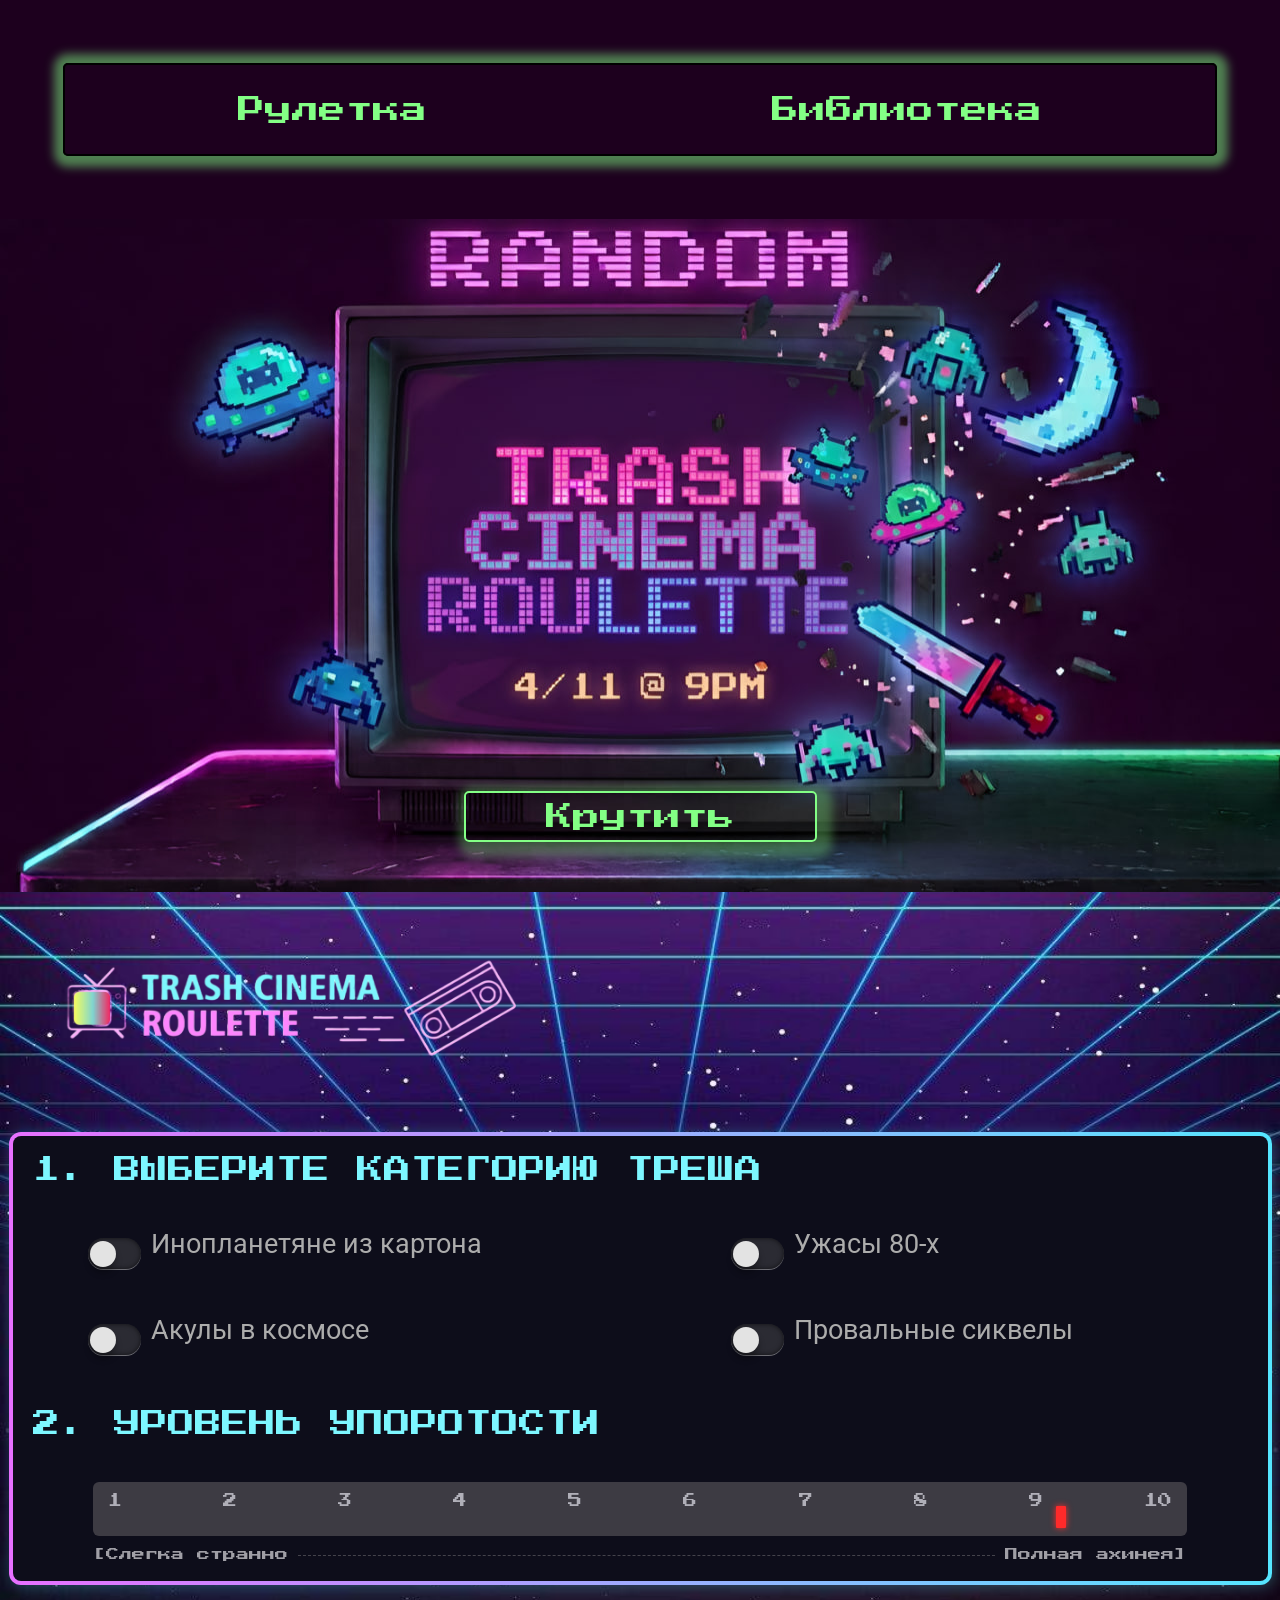
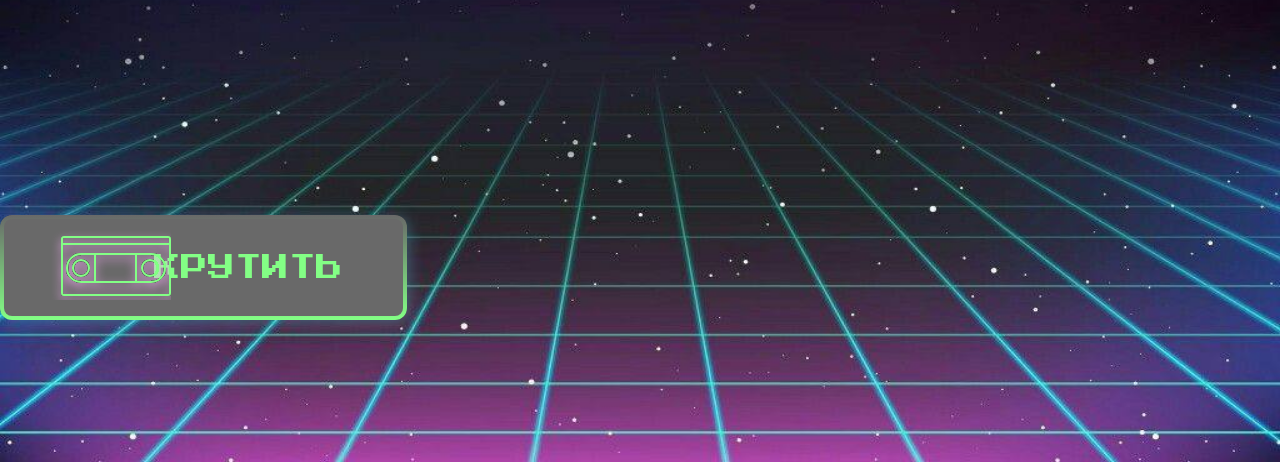
==== index.html @ baca23ae "App btns" ====
<!doctype html>
<html lang="en">
  <head>
    <link rel="preconnect" href="https://fonts.googleapis.com" />
    <link rel="preconnect" href="https://fonts.gstatic.com" crossorigin />
    <link
      href="https://fonts.googleapis.com/css2?family=Roboto:ital,wght@0,100..900;1,100..900&display=swap"
      rel="stylesheet"
    />
    <link rel="preconnect" href="https://fonts.googleapis.com" />
    <link rel="preconnect" href="https://fonts.gstatic.com" crossorigin />
    <link
      href="https://fonts.googleapis.com/css2?family=Bitcount+Ink:wght@100..900&family=Press+Start+2P&display=swap"
      rel="stylesheet"
    />
    <meta charset="UTF-8" />
    <meta name="viewport" content="width=device-width, initial-scale=1.0" />
    <title>TRASH FILMS ROULETTE</title>
    <link rel="stylesheet" href="TRASHCINEMAROULETTE.css" />
  </head>
  <body>
    <section class="navigation_container">
      <nav class="navigation">
        <button onclick="index.html" class="btn">Рулетка</button>
        <button onclick="library.html" class="btn">Библиотека</button>
      </nav>
    </section>
    <section class="header">
      <section class="Ludka">
        <button class="btn_Ludka">Крутить</button>
      </section>
    </section>

    <section class="background">
      <section class="logo">
        <img src="PngFiles/Logo.png" alt="" />
      </section>

      <section class="parentSection">
        <section class="category_of_trash">
          1. ВЫБЕРИТЕ КАТЕГОРИЮ ТРЕША
          <section class="category_of_trashBlock">
            <div class="text">
              <label class="switch">
                <input type="checkbox" />
                <span class="slider1"></span>
              </label>
              Инопланетяне из картона
            </div>
            <div class="text">
              <label class="switch">
                <input type="checkbox" />
                <span class="slider1"></span>
              </label>
              Ужасы 80-х
            </div>
            <div class="text">
              <label class="switch">
                <input type="checkbox" />
                <span class="slider1"></span>
              </label>
              Акулы в космосе
            </div>
            <div class="text">
              <label class="switch">
                <input type="checkbox" />
                <span class="slider1"></span>
              </label>
              Провальные сиквелы
            </div>
          </section>

          <section class="leveloftrash">2. УРОВЕНЬ УПОРОТОСТИ</section>
          <section class="slidecontainer">
            <div class="slider-box">
              <div class="slider-labels">
                <span>1</span><span>2</span><span>3</span><span>4</span
                ><span>5</span> <span>6</span><span>7</span><span>8</span
                ><span>9</span><span>10</span>
              </div>

              <input
                type="range"
                id="myRange"
                min="0"
                max="10"
                value="9"
                class="slider"
              />
            </div>

            <div class="slider-hints">
              <div>[Слегка странно</div>
              <div class="line-separator"></div>
              <div>Полная ахинея]</div>
            </div>
          </section>
        </section>
      </section>
      <div class="btn-position">
        <button class="btn btn-roulete">КРУТИТЬ</button>
      </div>
    </section>
  </body>
</html>
---- TRASHCINEMAROULETTE.css ----
body {
  margin: 0;
  padding: 0;
  display: flex;
  flex-direction: column;

  scroll-behavior: smooth;
  background-size: 100% auto;
  background-repeat: repeat-y;
  background-position: top center;
}
.background {
  display: block;
  background-image: url("PngFiles/background.png");
  width: 100vw;
  height: 130vh;
  background-repeat: no-repeat;
  background-size: 100% 100%;
}
.header {
  margin: 0;
  padding: 0;
  display: flex;
  flex-direction: column;

  background-size: 100% auto;
  background-repeat: no-repeat;
  background-position: top center;
  background-image: url("PngFiles/headericon.jpg");
}
.header img {
  display: block;
  width: 100%;
  height: auto;
}
.navigation_container {
  width: 100%;
  background-color: #1d001e;
}
.navigation {
  display: flex;
  border: 2px solid black;
  border-radius: 5px;
  box-shadow: 1px 1px 10px 10px rgba(131, 255, 133, 0.5);
  margin: 7vh;
  justify-content: space-around;
}
.Ludka {
  display: flex;
  justify-content: center;
  margin-top: 43.5%;
}
.btn_Ludka {
  font-size: 3vh;
  color: #83ff85;
  border: 2px solid black;
  border-radius: 5px;
  box-shadow: 5px 5px 10px 10px rgba(131, 255, 133, 0.3);
  border-color: #83ff85;
  font-family: "Press Start 2P", system-ui;
  font-style: normal;
  padding: 10px 80px;
  display: flex;
  justify-content: center;
  align-items: center;
  margin-top: 15px;
  margin-bottom: 50px;
  cursor: pointer;
  background-color: transparent;
}
@keyframes blink-animation {
  50% {
    opacity: 0.3;
    background-color: rgba(255, 255, 0, 0);
  }
}
.btn {
  font-size: 3vh;
  color: #83ff85;
  border: none;
  font-family: "Press Start 2P", system-ui;
  font-style: normal;
  display: flex;
  justify-content: center;
  align-items: center;
  margin-top: 30px;
  margin-bottom: 30px;
  cursor: pointer;
  background-color: transparent;
}

.btn:active {
  animation: blink-animation 0.3s infinite;
}
.btn_Ludka:active {
  animation: blink-animation 0.3s infinite;
}
.logo {
  height: auto;
  width: 90vw;
  display: block;
  margin: 5%;
}
.logo img {
  display: block;
  width: 40%;
  height: auto;
}
.parentSection {
  display: flex;
  justify-content: center;
}
.category_of_trash {
  width: 135vh;
  height: 45vh;
  padding: 20px;
  color: rgba(125, 246, 255);
  font-family: "Press Start 2P", system-ui;
  font-size: 3vh;
  border-color: #bf50ff;
  padding: 20px;
  padding: 20px;
  border-radius: 12px;
  background: #0d0d1a;
  border: 4px solid transparent;
  background-image:
    linear-gradient(#0d0d1a, #0d0d1a), linear-gradient(90deg, #e770ff, #55e6ff);
  background-origin: border-box;
  background-clip: padding-box, border-box;
  box-shadow: 2px 2px 15px rgba(85, 230, 255, 0.3);
}
.category_of_trashBlock {
  display: flex;
  width: 130vh;
  flex-direction: row;
  flex-wrap: wrap;
  justify-content: space-between;
  row-gap: 35px;
  font-size: 3vh;
  margin-top: 5vh;
  margin-left: 5vh;
}
.btn1 {
  width: 10px;
}
.text {
  display: flex;
  width: 45%;
  font-family: "Roboto", sans-serif;
  color: #acacac;
}
.leveloftrash {
  margin-top: 5vh;
}

.slidecontainer {
  margin-top: 5vh;
  width: 90%;
  margin-left: auto;
  margin-right: auto;
}

.slider-title {
  color: #00ffff;
  font-size: 16px;
  font-weight: bold;
  margin-bottom: 10px;
}

.slider-box {
  position: relative;
  background: #3d3b43;
  border-radius: 6px;
  padding: 12px 15px 28px 15px;
}

.slider-labels {
  display: flex;
  justify-content: space-between;
  color: #b0afb8;
  font-size: 14px;
  pointer-events: none;
}

.slider {
  -webkit-appearance: none;
  appearance: none;
  width: 100%;
  background: transparent;
  outline: none;
  position: absolute;
  left: 0;
  bottom: 8px;
  padding: 0 15px;
  box-sizing: border-box;
  margin: 0;
}

.slider::-webkit-slider-thumb {
  -webkit-appearance: none;
  appearance: none;
  width: 10px;
  height: 22px;
  background: #ff2a2a;
  border-radius: 1px;
  cursor: pointer;
  box-shadow: 0 0 6px #ff2a2a;
}

.slider-hints {
  display: flex;
  justify-content: space-between;
  margin-top: 12px;
  color: #a09fa6;
  font-size: 13px;
}

.line-separator {
  flex-grow: 1;
  border-bottom: 1px dashed #44434b;
  margin: 0 10px;
  transform: translateY(-5px);
}

.btn-position {
  position: relative;
  display: flex;
  justify-self: center;
  padding-top: 200px;
}

.btn-roulete {
  padding: 35px 60px 35px 150px;

  border-radius: 12px;
  border: 4px solid transparent;
  background-image:
    linear-gradient(rgba(105, 105, 105, 1), rgba(105, 105, 105, 1)),
    linear-gradient(to bottom, rgba(105, 105, 105, 1), rgba(131, 255, 133, 1));
  background-origin: border-box;
  background-clip: padding-box, border-box;
  box-shadow: 2px 2px 15px rgba(85, 230, 255, 0.3);
}

.btn-roulete::before {
  content: "";
  position: absolute;
  top: 67%;
  left: 4%;
  width: 120px;
  height: 70px;
  background-image: url(/PngFiles/cassette.svg);
  background-repeat: no-repeat;
}
/* From Uiverse.io by WhiteNervosa */
.slider1 {
  background-color: #ffffff2b;
  border-radius: 100px;
  padding: 1px;
  margin: 10px;
  cursor: pointer;
  transition: box-shadow 0.2s cubic-bezier(0.4, 0, 0.2, 1) 0s;
  align-items: center;
  position: relative;
  display: block;
  width: 51px;
  height: 29px;
  box-shadow:
    rgba(0, 0, 0, 0.62) 0px 0px 5px inset,
    rgba(0, 0, 0, 0.21) 0px 0px 0px 24px inset,
    #22cc3f 0px 0px 0px 0px inset,
    rgba(224, 224, 224, 0.45) 0px 1px 0px 0px;
}

.slider1::after {
  content: "";
  display: flex;
  top: 2.3px;
  left: 2px;
  width: 26px;
  height: 26px;
  background-color: #e3e3e3;
  border-radius: 200px;
  position: absolute;
  box-shadow:
    transparent 0px 0px 0px 2px,
    rgba(0, 0, 0, 0.3) 0px 6px 6px;
  transition:
    left 300ms cubic-bezier(0.4, 0, 0.2, 1) 0s,
    background-color 300ms cubic-bezier(0.4, 0, 0.2, 1) 0s;
  will-change: left, background-color;
}

.switch input[type="checkbox"]:checked + .slider1 {
  box-shadow:
    rgba(0, 0, 0, 0.62) 0px 0px 5px inset,
    #22cc3f 0px 0px 0px 2px inset,
    #22cc3f 0px 0px 0px 24px inset,
    rgba(224, 224, 224, 0.45) 0px 1px 0px 0px;
}

.switch input[type="checkbox"]:checked + .slider1::after {
  left: 24px;
}

.switch input[type="checkbox"] {
  display: none;
}
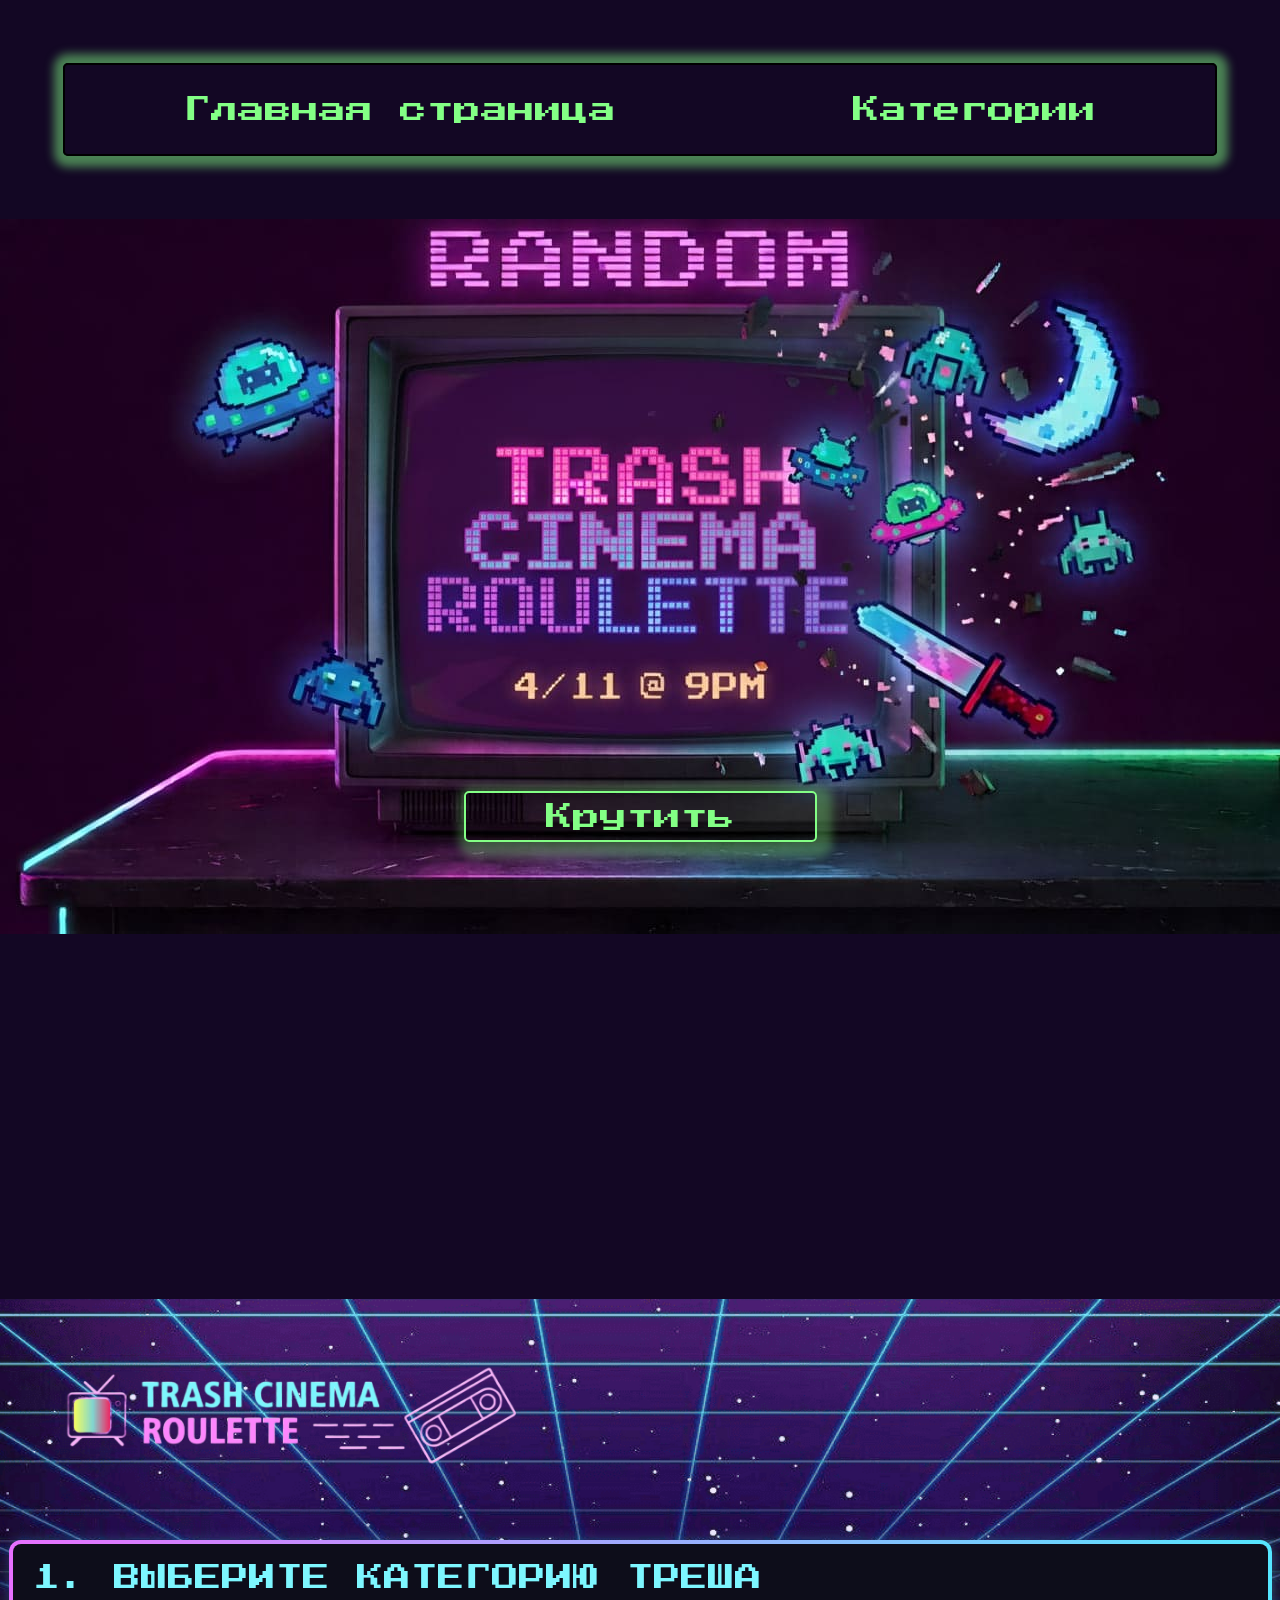
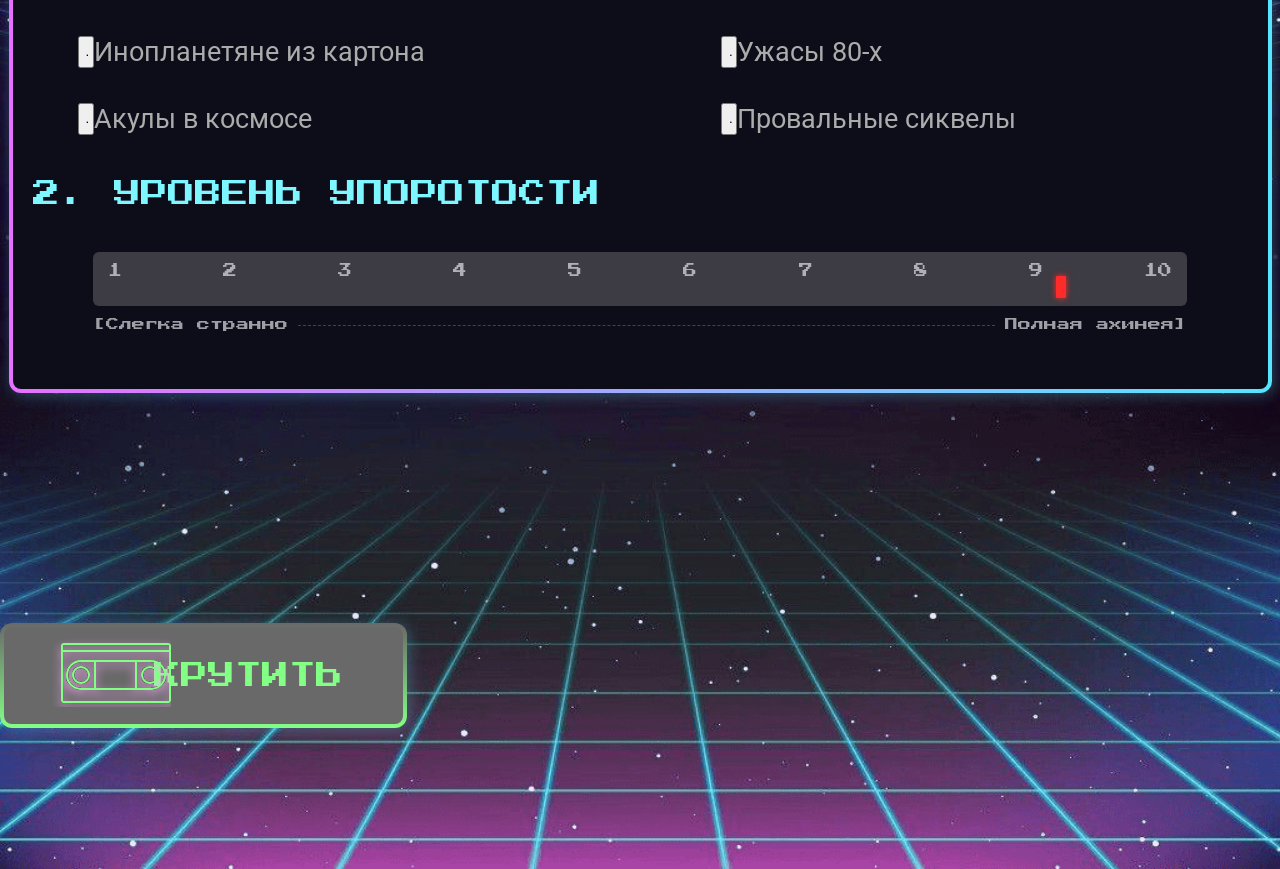
==== commit 3603fe96: "js-button" ====
--- a/index.html
+++ b/index.html
@@ -1,105 +1,86 @@
-<!doctype html>
+<!DOCTYPE html>
 <html lang="en">
-  <head>
-    <link rel="preconnect" href="https://fonts.googleapis.com" />
-    <link rel="preconnect" href="https://fonts.gstatic.com" crossorigin />
-    <link
-      href="https://fonts.googleapis.com/css2?family=Roboto:ital,wght@0,100..900;1,100..900&display=swap"
-      rel="stylesheet"
-    />
-    <link rel="preconnect" href="https://fonts.googleapis.com" />
-    <link rel="preconnect" href="https://fonts.gstatic.com" crossorigin />
-    <link
-      href="https://fonts.googleapis.com/css2?family=Bitcount+Ink:wght@100..900&family=Press+Start+2P&display=swap"
-      rel="stylesheet"
-    />
-    <meta charset="UTF-8" />
-    <meta name="viewport" content="width=device-width, initial-scale=1.0" />
-    <title>TRASH FILMS ROULETTE</title>
-    <link rel="stylesheet" href="TRASHCINEMAROULETTE.css" />
+    <head>
+      <link rel="preconnect" href="https://fonts.googleapis.com">
+      <link rel="preconnect" href="https://fonts.gstatic.com" crossorigin>
+      <link href="https://fonts.googleapis.com/css2?family=Roboto:ital,wght@0,100..900;1,100..900&display=swap" rel="stylesheet">
+      <link rel="preconnect" href="https://fonts.googleapis.com">
+      <link rel="preconnect" href="https://fonts.gstatic.com" crossorigin>
+      <link href="https://fonts.googleapis.com/css2?family=Bitcount+Ink:wght@100..900&family=Press+Start+2P&display=swap" rel="stylesheet">      
+      <meta charset="UTF-8" />
+      <meta name="viewport" content="width=device-width, initial-scale=1.0" />
+      <title>TRASH FILMS ROULETTE</title>
+      <link rel="stylesheet" href="TRASHCINEMAROULETTE.css" />
   </head>
   <body>
+    
     <section class="navigation_container">
-      <nav class="navigation">
-        <button onclick="index.html" class="btn">Рулетка</button>
-        <button onclick="library.html" class="btn">Библиотека</button>
+      <nav class = "navigation">
+        <button onclick="" class="btn">
+          Главная страница
+        </button>
+        <button onclick="" class="btn">
+          Категории
+        </button>
       </nav>
-    </section>
-    <section class="header">
-      <section class="Ludka">
-        <button class="btn_Ludka">Крутить</button>
+    </section>  
+      <section class="header">
+        <section class="Ludka">
+          <button class="btn_Ludka">
+            Крутить
+          </button>
+        </section>
+
       </section>
-    </section>
-
-    <section class="background">
+         
+  <section class="background">
       <section class="logo">
-        <img src="PngFiles/Logo.png" alt="" />
+        <img src="PngFiles/Logo.png" alt="">
       </section>
 
       <section class="parentSection">
         <section class="category_of_trash">
           1. ВЫБЕРИТЕ КАТЕГОРИЮ ТРЕША
           <section class="category_of_trashBlock">
-            <div class="text">
-              <label class="switch">
-                <input type="checkbox" />
-                <span class="slider1"></span>
-              </label>
-              Инопланетяне из картона
-            </div>
-            <div class="text">
-              <label class="switch">
-                <input type="checkbox" />
-                <span class="slider1"></span>
-              </label>
-              Ужасы 80-х
-            </div>
-            <div class="text">
-              <label class="switch">
-                <input type="checkbox" />
-                <span class="slider1"></span>
-              </label>
-              Акулы в космосе
-            </div>
-            <div class="text">
-              <label class="switch">
-                <input type="checkbox" />
-                <span class="slider1"></span>
-              </label>
-              Провальные сиквелы
-            </div>
+            
+            <div class="text"><button class="btn1">.</button>Инопланетяне из картона</div>
+            <div class="text"><button class="btn1">.</button>Ужасы 80-х </div>
+            <div class="text"><button class="btn1">.</button>Акулы в космосе</div>
+            <div class="text"><button class="btn1">.</button>Провальные сиквелы</div>
+
           </section>
 
-          <section class="leveloftrash">2. УРОВЕНЬ УПОРОТОСТИ</section>
-          <section class="slidecontainer">
-            <div class="slider-box">
-              <div class="slider-labels">
-                <span>1</span><span>2</span><span>3</span><span>4</span
-                ><span>5</span> <span>6</span><span>7</span><span>8</span
-                ><span>9</span><span>10</span>
-              </div>
+        <section class="leveloftrash">
+          2. УРОВЕНЬ УПОРОТОСТИ
+        </section>
+        <section class="slidecontainer">
+          
+          <div class="slider-box">
+        
+            <div class="slider-labels">
+              <span>1</span><span>2</span><span>3</span><span>4</span><span>5</span>
+              <span>6</span><span>7</span><span>8</span><span>9</span><span>10</span>
+            </div>
+            
+            
+            <input type="range" id="myRange" min="0" max="10" value="9" class="slider">
+          </div>
 
-              <input
-                type="range"
-                id="myRange"
-                min="0"
-                max="10"
-                value="9"
-                class="slider"
-              />
-            </div>
+          <div class="slider-hints">
+            <div>[Слегка странно</div>
+            <div class="line-separator"></div>
+            <div>Полная ахинея]</div>
+          </div>
+        </section>
 
-            <div class="slider-hints">
-              <div>[Слегка странно</div>
-              <div class="line-separator"></div>
-              <div>Полная ахинея]</div>
-            </div>
-          </section>
-        </section>
+      </section>  
+
       </section>
-      <div class="btn-position">
-        <button class="btn btn-roulete">КРУТИТЬ</button>
+      <div class="btn-position open-modal">
+        <button type="button" class="btn-roulete btn">КРУТИТЬ</button>
       </div>
-    </section>
+    </div>
+  </section>
+  <script src="./logics.js"></script>
   </body>
-</html>
+    </html>
--- a/TRASHCINEMAROULETTE.css
+++ b/TRASHCINEMAROULETTE.css
@@ -1,82 +1,81 @@
-body {
-  margin: 0;
-  padding: 0;
-  display: flex;
-  flex-direction: column;
-
-  scroll-behavior: smooth;
-  background-size: 100% auto;
-  background-repeat: repeat-y;
-  background-position: top center;
-}
-.background {
-  display: block;
-  background-image: url("PngFiles/background.png");
-  width: 100vw;
-  height: 130vh;
-  background-repeat: no-repeat;
-  background-size: 100% 100%;
-}
-.header {
-  margin: 0;
-  padding: 0;
-  display: flex;
-  flex-direction: column;
-
-  background-size: 100% auto;
-  background-repeat: no-repeat;
-  background-position: top center;
-  background-image: url("PngFiles/headericon.jpg");
-}
-.header img {
-  display: block;
-  width: 100%;
-  height: auto;
-}
-.navigation_container {
-  width: 100%;
-  background-color: #1d001e;
-}
-.navigation {
-  display: flex;
-  border: 2px solid black;
-  border-radius: 5px;
-  box-shadow: 1px 1px 10px 10px rgba(131, 255, 133, 0.5);
-  margin: 7vh;
-  justify-content: space-around;
-}
-.Ludka {
-  display: flex;
-  justify-content: center;
-  margin-top: 43.5%;
-}
-.btn_Ludka {
+body{
+    margin: 0;
+    padding: 0;
+    display: flex;
+    flex-direction: column;
+    
+    scroll-behavior: smooth;
+    background-color: #130724;
+    background-size: 100% auto;
+    background-repeat: repeat-y;
+    background-position: top center;
+}
+.background{
+    display: block;
+    background-image: url("PngFiles/background.png");
+    width: 100vw;
+    height: 130vh;
+    background-repeat: no-repeat;
+    background-size: 100% 100%;
+    
+}
+.header{
+    margin: 0;
+    padding: 0;
+    display: flex;
+    flex-direction: column;
+    min-height: 120vh;
+    background-size: 100% auto;
+    background-repeat: no-repeat;
+    background-position: top center;
+    background-image: url("PngFiles/headericon.jpg");
+}
+.header img{
+    display: block;
+    width: 100%;
+    height: auto;
+}
+.navigation_container{
+    width: 100%;
+    background-color: #130724;
+}
+.navigation{
+    display: flex;
+    border: 2px solid black;
+    border-radius: 5px;
+    box-shadow: 1px 1px 10px 10px rgba(131, 255, 133, 0.5);
+    margin: 7vh;
+    justify-content: space-around;
+}
+.Ludka{
+    display: flex;
+    justify-content: center;
+    margin-top: 43.5%;
+}
+.btn_Ludka{
+    font-size: 3vh;
+    color: #83ff85;
+    border: 2px solid black;
+    border-radius: 5px;
+    box-shadow: 5px 5px 10px 10px rgba(131, 255, 133, 0.3);
+    border-color: #83FF85;
+    font-family: "Press Start 2P", system-ui;
+    font-style: normal;
+    padding: 10px 80px;
+    display: flex;
+    justify-content: center;
+    align-items: center;
+    margin-top: 15px;
+    margin-bottom: 50px;
+    cursor: pointer;
+    background-color: transparent;
+}
+@keyframes blink-animation {
+    50% { opacity: 0.3; background-color: rgba(255, 255, 0, 0); }
+}
+.btn{
   font-size: 3vh;
-  color: #83ff85;
-  border: 2px solid black;
-  border-radius: 5px;
-  box-shadow: 5px 5px 10px 10px rgba(131, 255, 133, 0.3);
-  border-color: #83ff85;
-  font-family: "Press Start 2P", system-ui;
-  font-style: normal;
-  padding: 10px 80px;
-  display: flex;
-  justify-content: center;
-  align-items: center;
-  margin-top: 15px;
-  margin-bottom: 50px;
-  cursor: pointer;
-  background-color: transparent;
-}
-@keyframes blink-animation {
-  50% {
-    opacity: 0.3;
-    background-color: rgba(255, 255, 0, 0);
-  }
-}
-.btn {
-  font-size: 3vh;
-  color: #83ff85;
+  color: #83FF85;
   border: none;
   font-family: "Press Start 2P", system-ui;
   font-style: normal;
@@ -89,76 +88,78 @@
   background-color: transparent;
 }
 
-.btn:active {
-  animation: blink-animation 0.3s infinite;
-}
-.btn_Ludka:active {
-  animation: blink-animation 0.3s infinite;
-}
-.logo {
-  height: auto;
-  width: 90vw;
-  display: block;
-  margin: 5%;
-}
-.logo img {
-  display: block;
-  width: 40%;
-  height: auto;
-}
-.parentSection {
-  display: flex;
-  justify-content: center;
-}
-.category_of_trash {
-  width: 135vh;
-  height: 45vh;
-  padding: 20px;
-  color: rgba(125, 246, 255);
-  font-family: "Press Start 2P", system-ui;
-  font-size: 3vh;
-  border-color: #bf50ff;
-  padding: 20px;
-  padding: 20px;
-  border-radius: 12px;
-  background: #0d0d1a;
-  border: 4px solid transparent;
-  background-image:
-    linear-gradient(#0d0d1a, #0d0d1a), linear-gradient(90deg, #e770ff, #55e6ff);
-  background-origin: border-box;
-  background-clip: padding-box, border-box;
-  box-shadow: 2px 2px 15px rgba(85, 230, 255, 0.3);
-}
-.category_of_trashBlock {
-  display: flex;
-  width: 130vh;
-  flex-direction: row;
-  flex-wrap: wrap;
-  justify-content: space-between;
-  row-gap: 35px;
-  font-size: 3vh;
-  margin-top: 5vh;
-  margin-left: 5vh;
-}
-.btn1 {
-  width: 10px;
-}
-.text {
-  display: flex;
-  width: 45%;
-  font-family: "Roboto", sans-serif;
-  color: #acacac;
-}
-.leveloftrash {
-  margin-top: 5vh;
+.btn:active{
+    animation: blink-animation 0.3s infinite;
+}
+.btn_Ludka:active{
+    animation: blink-animation 0.3s infinite;
+}
+.logo{
+    height: auto;
+    width: 90vw;
+    display: block;
+    margin: 5%;
+}
+.logo img{
+    display: block;
+    width: 40%;
+    height: auto;
+}
+.parentSection{
+    display: flex;
+    justify-content: center;
+   
+}
+.category_of_trash{
+    width: 135vh;
+    height: 45vh;
+    padding: 20px;
+    color: rgba(125, 246, 255);
+    font-family: "Press Start 2P", system-ui;
+    font-size: 3vh;
+    border-color: #BF50FF;
+    padding: 20px;
+    padding: 20px;
+    border-radius: 12px;
+    background: #0d0d1a;
+    border: 4px solid transparent;
+    background-image: linear-gradient(#0d0d1a, #0d0d1a), linear-gradient(90deg, #e770ff, #55e6ff);
+    background-origin: border-box;
+    background-clip: padding-box, border-box;
+    box-shadow: 2px 2px 15px rgba(85, 230, 255, 0.3);
+    
+}
+.category_of_trashBlock{
+    display: flex;
+    width: 130vh;
+    flex-direction: row; 
+    flex-wrap: wrap;
+    justify-content: space-between;
+    row-gap: 35px;
+    font-size: 3vh;
+    margin-top: 5vh;
+    margin-left: 5vh;
+}
+.btn1{
+    width: 10px;
+}
+.text{
+    display: flex;
+    width: 45%;
+    font-family: "Roboto", sans-serif;
+    color:#ACACAC;
+}
+.leveloftrash{
+    margin-top: 5vh;
 }
 
 .slidecontainer {
-  margin-top: 5vh;
+  margin-top: 5vh; 
   width: 90%;
   margin-left: auto;
   margin-right: auto;
 }
+
 
 .slider-title {
   color: #00ffff;
@@ -167,11 +168,12 @@
   margin-bottom: 10px;
 }
 
+
 .slider-box {
   position: relative;
   background: #3d3b43;
   border-radius: 6px;
-  padding: 12px 15px 28px 15px;
+  padding: 12px 15px 28px 15px; 
 }
 
 .slider-labels {
@@ -186,7 +188,7 @@
   -webkit-appearance: none;
   appearance: none;
   width: 100%;
-  background: transparent;
+  background: transparent; 
   outline: none;
   position: absolute;
   left: 0;
@@ -199,13 +201,14 @@
 .slider::-webkit-slider-thumb {
   -webkit-appearance: none;
   appearance: none;
-  width: 10px;
-  height: 22px;
-  background: #ff2a2a;
+  width: 10px;        
+  height: 22px;       
+  background: #ff2a2a; 
   border-radius: 1px;
   cursor: pointer;
-  box-shadow: 0 0 6px #ff2a2a;
-}
+  box-shadow: 0 0 6px #ff2a2a; 
+}
+
 
 .slider-hints {
   display: flex;
@@ -217,92 +220,66 @@
 
 .line-separator {
   flex-grow: 1;
-  border-bottom: 1px dashed #44434b;
+  border-bottom: 1px dashed #44434b; 
   margin: 0 10px;
   transform: translateY(-5px);
 }
 
 .btn-position {
-  position: relative;
-  display: flex;
-  justify-self: center;
-  padding-top: 200px;
+    position: relative;
+    display: flex;
+    justify-self: center;
+    padding-top: 200px;
 }
 
 .btn-roulete {
-  padding: 35px 60px 35px 150px;
-
-  border-radius: 12px;
-  border: 4px solid transparent;
-  background-image:
-    linear-gradient(rgba(105, 105, 105, 1), rgba(105, 105, 105, 1)),
-    linear-gradient(to bottom, rgba(105, 105, 105, 1), rgba(131, 255, 133, 1));
-  background-origin: border-box;
-  background-clip: padding-box, border-box;
-  box-shadow: 2px 2px 15px rgba(85, 230, 255, 0.3);
+    padding: 35px 60px 35px 150px;
+
+    border-radius: 12px;
+    border: 4px solid transparent;
+    background-image: linear-gradient(rgba(105, 105, 105, 1), rgba(105, 105, 105, 1)), linear-gradient(to bottom, rgba(105, 105, 105, 1), rgba(131, 255, 133, 1));
+    background-origin: border-box;
+    background-clip: padding-box, border-box;
+    box-shadow: 2px 2px 15px rgba(85, 230, 255, 0.3);
 }
 
 .btn-roulete::before {
-  content: "";
-  position: absolute;
-  top: 67%;
-  left: 4%;
-  width: 120px;
-  height: 70px;
-  background-image: url(/PngFiles/cassette.svg);
-  background-repeat: no-repeat;
-}
-/* From Uiverse.io by WhiteNervosa */
-.slider1 {
-  background-color: #ffffff2b;
-  border-radius: 100px;
-  padding: 1px;
-  margin: 10px;
-  cursor: pointer;
-  transition: box-shadow 0.2s cubic-bezier(0.4, 0, 0.2, 1) 0s;
-  align-items: center;
-  position: relative;
-  display: block;
-  width: 51px;
-  height: 29px;
-  box-shadow:
-    rgba(0, 0, 0, 0.62) 0px 0px 5px inset,
-    rgba(0, 0, 0, 0.21) 0px 0px 0px 24px inset,
-    #22cc3f 0px 0px 0px 0px inset,
-    rgba(224, 224, 224, 0.45) 0px 1px 0px 0px;
-}
-
-.slider1::after {
-  content: "";
-  display: flex;
-  top: 2.3px;
-  left: 2px;
-  width: 26px;
-  height: 26px;
-  background-color: #e3e3e3;
-  border-radius: 200px;
-  position: absolute;
-  box-shadow:
-    transparent 0px 0px 0px 2px,
-    rgba(0, 0, 0, 0.3) 0px 6px 6px;
-  transition:
-    left 300ms cubic-bezier(0.4, 0, 0.2, 1) 0s,
-    background-color 300ms cubic-bezier(0.4, 0, 0.2, 1) 0s;
-  will-change: left, background-color;
-}
-
-.switch input[type="checkbox"]:checked + .slider1 {
-  box-shadow:
-    rgba(0, 0, 0, 0.62) 0px 0px 5px inset,
-    #22cc3f 0px 0px 0px 2px inset,
-    #22cc3f 0px 0px 0px 24px inset,
-    rgba(224, 224, 224, 0.45) 0px 1px 0px 0px;
-}
-
-.switch input[type="checkbox"]:checked + .slider1::after {
-  left: 24px;
-}
-
-.switch input[type="checkbox"] {
-  display: none;
-}
+    content: '';
+    position: absolute;
+    top: 67%;
+    left: 4%;
+    width: 120px;
+    height: 70px;
+    background-image: url(/PngFiles/cassette.svg);
+    background-repeat: no-repeat;
+}
+
+.bg-modal {
+    display: block;
+    position: absolute;
+    z-index: 333;
+    left: 0;
+    top: 0;
+    width: 100%;
+    height: 100%;
+    background-color: rgba(0, 0, 0, 0.5);
+}
+
+.modal {
+    display: block;
+
+    z-index: 9999;
+
+    width: 800px;
+    height: 450px;
+    background-color: white;
+}
+
+.modalWrapper {
+    position: absolute;
+    width: 100%;
+    height: 100%;
+    display: flex;
+    justify-content: center;
+    align-items: center;
+}
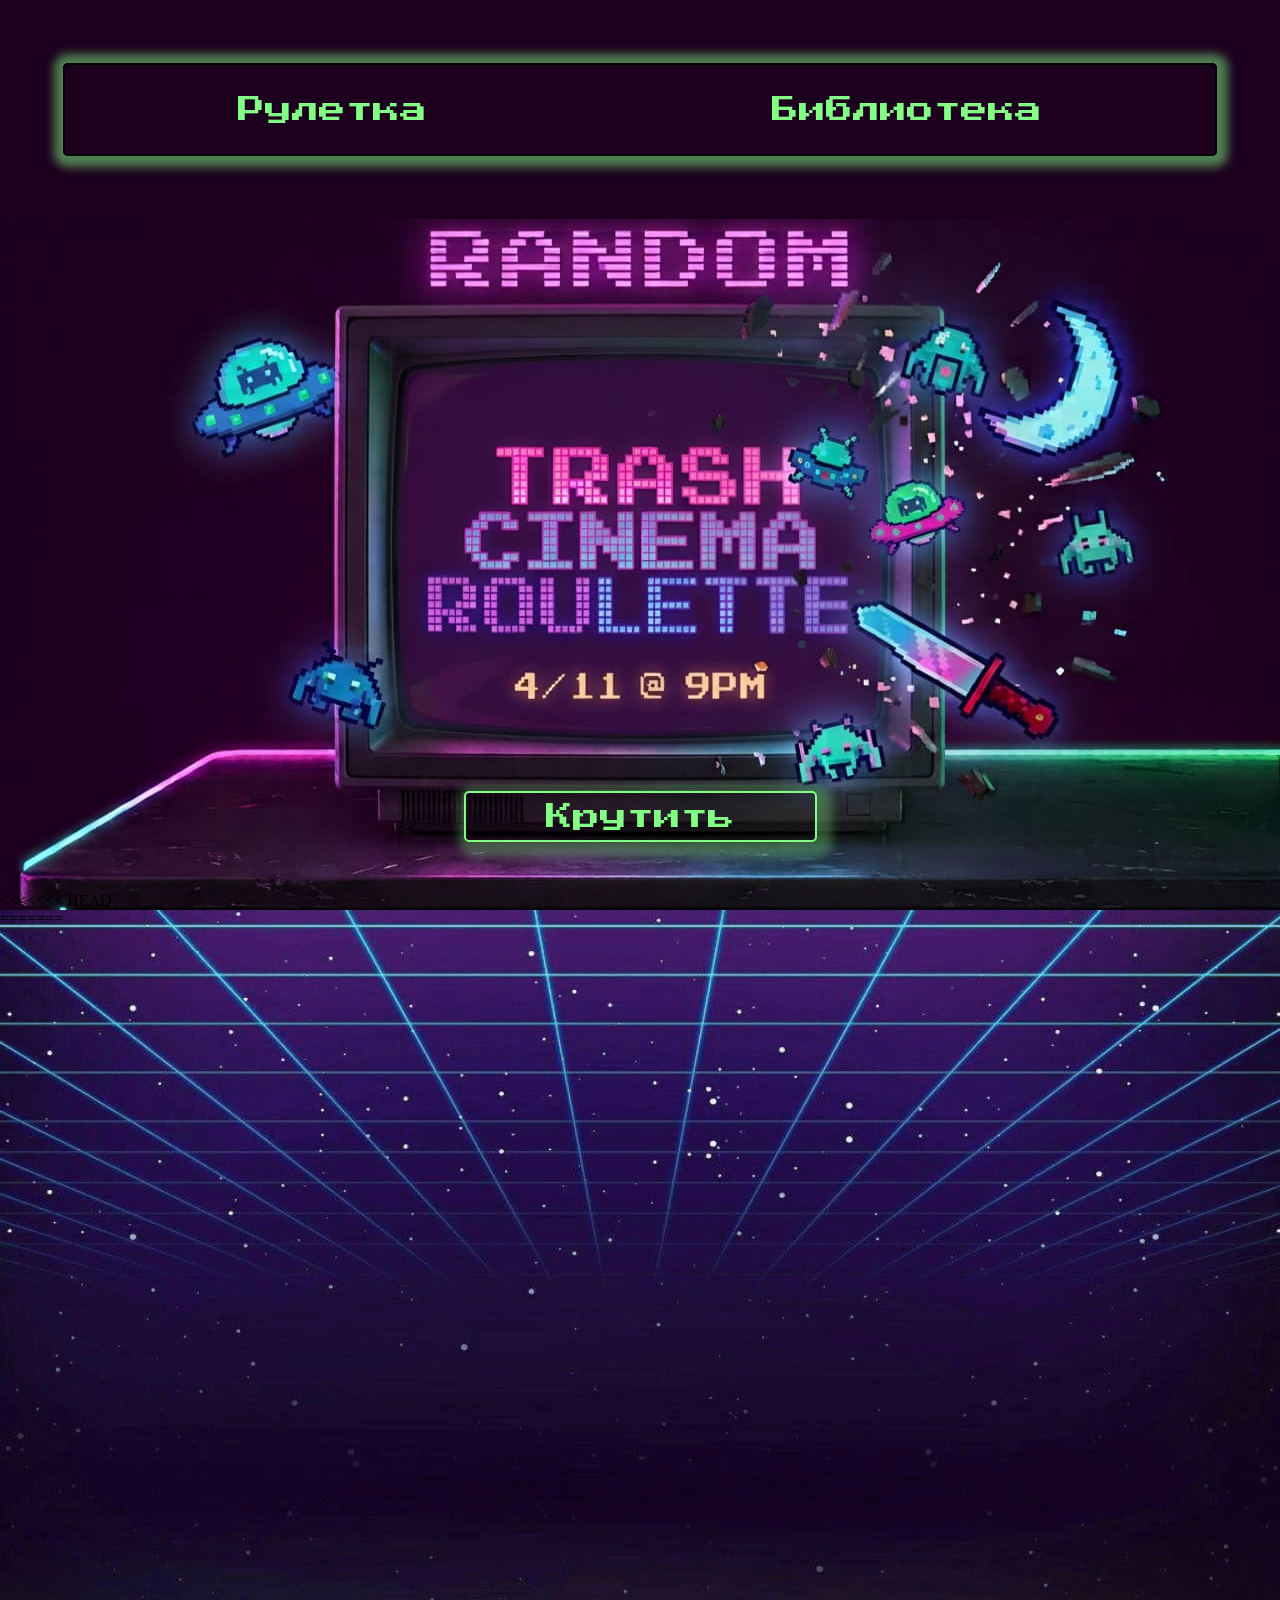
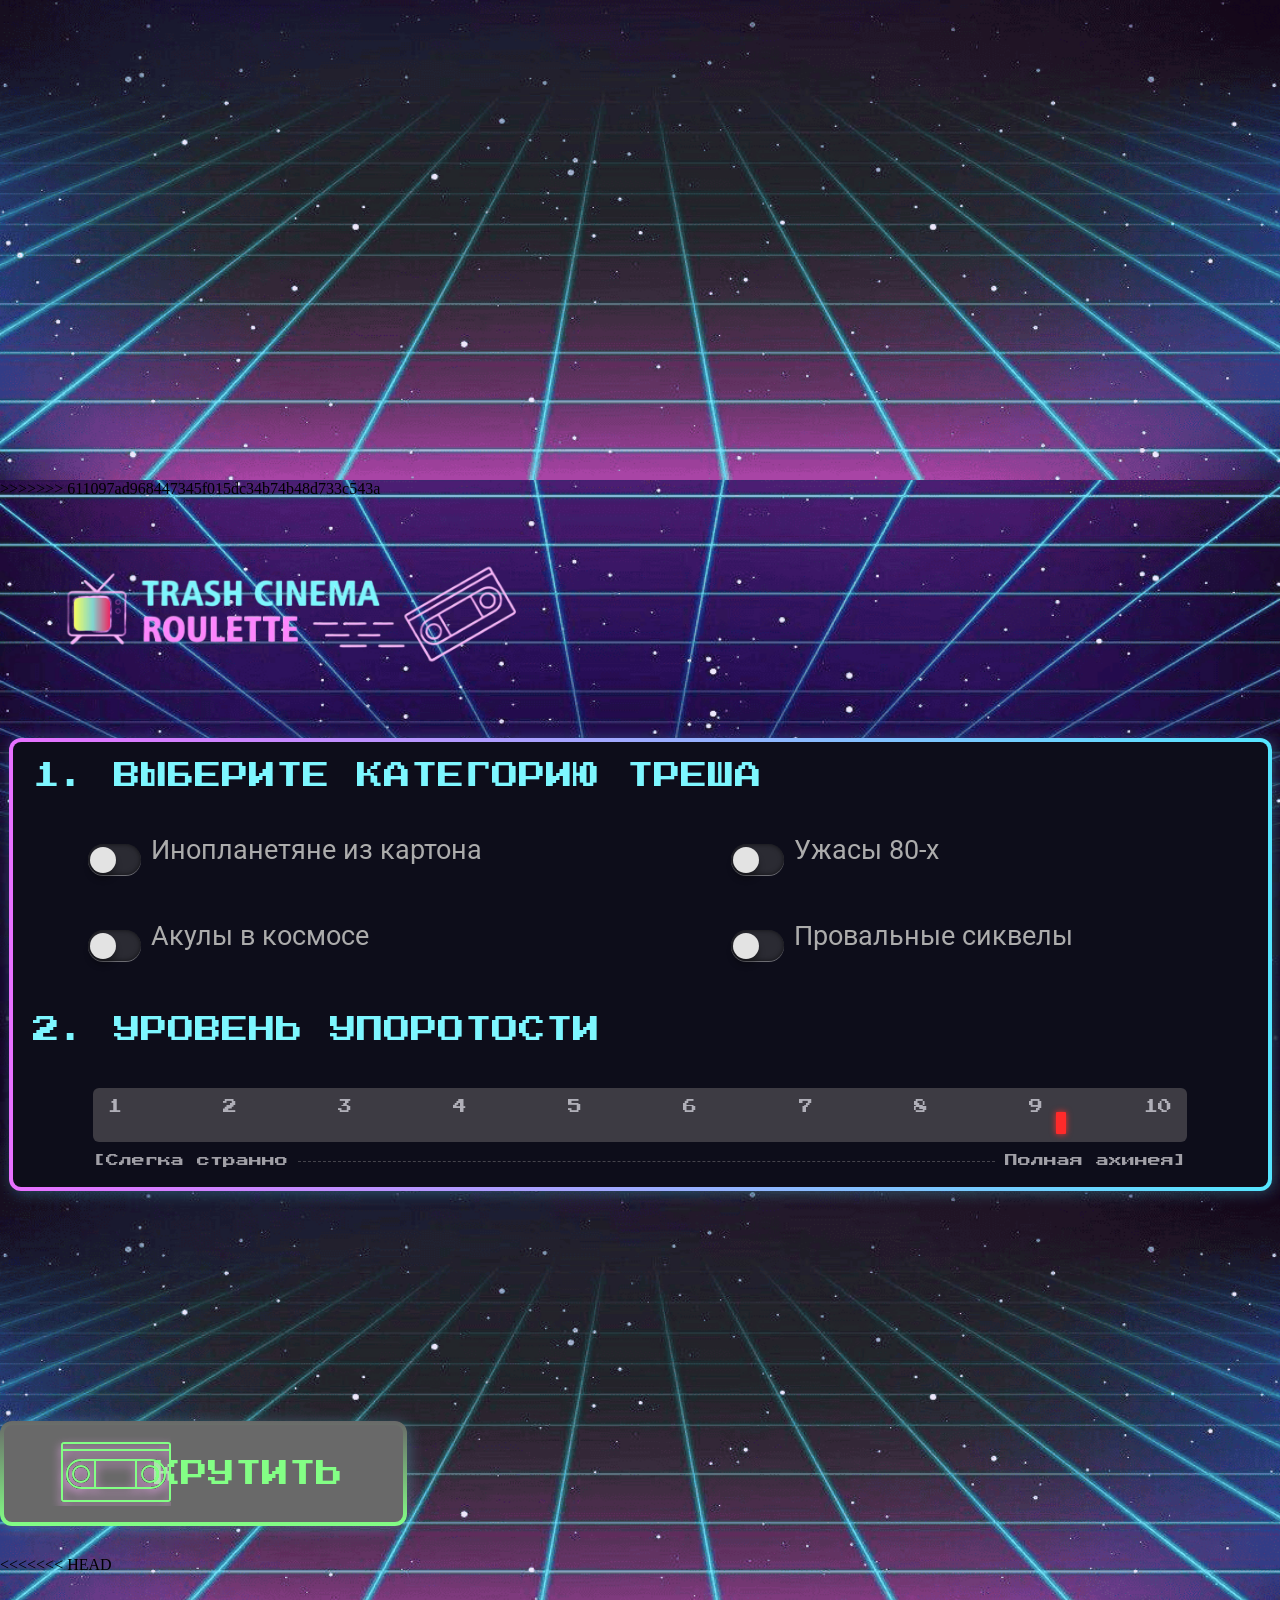
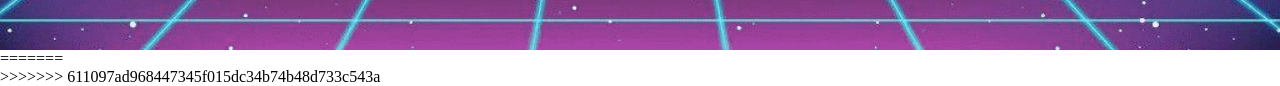
==== commit d8604c2d: "js-btn" ====
--- a/index.html
+++ b/index.html
@@ -1,86 +1,116 @@
-<!DOCTYPE html>
+<!doctype html>
 <html lang="en">
-    <head>
-      <link rel="preconnect" href="https://fonts.googleapis.com">
-      <link rel="preconnect" href="https://fonts.gstatic.com" crossorigin>
-      <link href="https://fonts.googleapis.com/css2?family=Roboto:ital,wght@0,100..900;1,100..900&display=swap" rel="stylesheet">
-      <link rel="preconnect" href="https://fonts.googleapis.com">
-      <link rel="preconnect" href="https://fonts.gstatic.com" crossorigin>
-      <link href="https://fonts.googleapis.com/css2?family=Bitcount+Ink:wght@100..900&family=Press+Start+2P&display=swap" rel="stylesheet">      
-      <meta charset="UTF-8" />
-      <meta name="viewport" content="width=device-width, initial-scale=1.0" />
-      <title>TRASH FILMS ROULETTE</title>
-      <link rel="stylesheet" href="TRASHCINEMAROULETTE.css" />
+  <head>
+    <link rel="preconnect" href="https://fonts.googleapis.com" />
+    <link rel="preconnect" href="https://fonts.gstatic.com" crossorigin />
+    <link
+      href="https://fonts.googleapis.com/css2?family=Roboto:ital,wght@0,100..900;1,100..900&display=swap"
+      rel="stylesheet"
+    />
+    <link rel="preconnect" href="https://fonts.googleapis.com" />
+    <link rel="preconnect" href="https://fonts.gstatic.com" crossorigin />
+    <link
+      href="https://fonts.googleapis.com/css2?family=Bitcount+Ink:wght@100..900&family=Press+Start+2P&display=swap"
+      rel="stylesheet"
+    />
+    <meta charset="UTF-8" />
+    <meta name="viewport" content="width=device-width, initial-scale=1.0" />
+    <title>TRASH FILMS ROULETTE</title>
+    <link rel="stylesheet" href="TRASHCINEMAROULETTE.css" />
   </head>
   <body>
-    
     <section class="navigation_container">
-      <nav class = "navigation">
-        <button onclick="" class="btn">
-          Главная страница
-        </button>
-        <button onclick="" class="btn">
-          Категории
-        </button>
+      <nav class="navigation">
+        <button onclick="index.html" class="btn">Рулетка</button>
+        <button onclick="library.html" class="btn">Библиотека</button>
       </nav>
-    </section>  
-      <section class="header">
-        <section class="Ludka">
-          <button class="btn_Ludka">
-            Крутить
-          </button>
-        </section>
-
+    </section>
+    <section class="header">
+      <section class="Ludka">
+        <button class="btn_Ludka">Крутить</button>
       </section>
+<<<<<<< HEAD
          
   <section class="background">
+=======
+    </section>
+
+    <section class="background">
+>>>>>>> 611097ad968447345f015dc34b74b48d733c543a
       <section class="logo">
-        <img src="PngFiles/Logo.png" alt="">
+        <img src="PngFiles/Logo.png" alt="" />
       </section>
 
       <section class="parentSection">
         <section class="category_of_trash">
           1. ВЫБЕРИТЕ КАТЕГОРИЮ ТРЕША
           <section class="category_of_trashBlock">
-            
-            <div class="text"><button class="btn1">.</button>Инопланетяне из картона</div>
-            <div class="text"><button class="btn1">.</button>Ужасы 80-х </div>
-            <div class="text"><button class="btn1">.</button>Акулы в космосе</div>
-            <div class="text"><button class="btn1">.</button>Провальные сиквелы</div>
-
+            <div class="text">
+              <label class="switch">
+                <input type="checkbox" />
+                <span class="slider1"></span>
+              </label>
+              Инопланетяне из картона
+            </div>
+            <div class="text">
+              <label class="switch">
+                <input type="checkbox" />
+                <span class="slider1"></span>
+              </label>
+              Ужасы 80-х
+            </div>
+            <div class="text">
+              <label class="switch">
+                <input type="checkbox" />
+                <span class="slider1"></span>
+              </label>
+              Акулы в космосе
+            </div>
+            <div class="text">
+              <label class="switch">
+                <input type="checkbox" />
+                <span class="slider1"></span>
+              </label>
+              Провальные сиквелы
+            </div>
           </section>
 
-        <section class="leveloftrash">
-          2. УРОВЕНЬ УПОРОТОСТИ
+          <section class="leveloftrash">2. УРОВЕНЬ УПОРОТОСТИ</section>
+          <section class="slidecontainer">
+            <div class="slider-box">
+              <div class="slider-labels">
+                <span>1</span><span>2</span><span>3</span><span>4</span
+                ><span>5</span> <span>6</span><span>7</span><span>8</span
+                ><span>9</span><span>10</span>
+              </div>
+
+              <input
+                type="range"
+                id="myRange"
+                min="0"
+                max="10"
+                value="9"
+                class="slider"
+              />
+            </div>
+
+            <div class="slider-hints">
+              <div>[Слегка странно</div>
+              <div class="line-separator"></div>
+              <div>Полная ахинея]</div>
+            </div>
+          </section>
         </section>
-        <section class="slidecontainer">
-          
-          <div class="slider-box">
-        
-            <div class="slider-labels">
-              <span>1</span><span>2</span><span>3</span><span>4</span><span>5</span>
-              <span>6</span><span>7</span><span>8</span><span>9</span><span>10</span>
-            </div>
-            
-            
-            <input type="range" id="myRange" min="0" max="10" value="9" class="slider">
-          </div>
-
-          <div class="slider-hints">
-            <div>[Слегка странно</div>
-            <div class="line-separator"></div>
-            <div>Полная ахинея]</div>
-          </div>
-        </section>
-
-      </section>  
-
       </section>
       <div class="btn-position open-modal">
         <button type="button" class="btn-roulete btn">КРУТИТЬ</button>
       </div>
+<<<<<<< HEAD
     </div>
   </section>
   <script src="./logics.js"></script>
+=======
+    </section>
+>>>>>>> 611097ad968447345f015dc34b74b48d733c543a
   </body>
-    </html>
+</html>
--- a/TRASHCINEMAROULETTE.css
+++ b/TRASHCINEMAROULETTE.css
@@ -1,3 +1,13 @@
+body {
+  margin: 0;
+  padding: 0;
+  display: flex;
+  flex-direction: column;
+
+  scroll-behavior: smooth;
+  background-size: 100% auto;
+  background-repeat: repeat-y;
+  background-position: top center;
 body{
     margin: 0;
     padding: 0;
@@ -10,72 +20,74 @@
     background-repeat: repeat-y;
     background-position: top center;
 }
-.background{
-    display: block;
-    background-image: url("PngFiles/background.png");
-    width: 100vw;
-    height: 130vh;
-    background-repeat: no-repeat;
-    background-size: 100% 100%;
-    
-}
-.header{
-    margin: 0;
-    padding: 0;
-    display: flex;
-    flex-direction: column;
-    min-height: 120vh;
-    background-size: 100% auto;
-    background-repeat: no-repeat;
-    background-position: top center;
-    background-image: url("PngFiles/headericon.jpg");
-}
-.header img{
-    display: block;
-    width: 100%;
-    height: auto;
-}
-.navigation_container{
-    width: 100%;
-    background-color: #130724;
-}
-.navigation{
-    display: flex;
-    border: 2px solid black;
-    border-radius: 5px;
-    box-shadow: 1px 1px 10px 10px rgba(131, 255, 133, 0.5);
-    margin: 7vh;
-    justify-content: space-around;
-}
-.Ludka{
-    display: flex;
-    justify-content: center;
-    margin-top: 43.5%;
-}
-.btn_Ludka{
-    font-size: 3vh;
-    color: #83ff85;
-    border: 2px solid black;
-    border-radius: 5px;
-    box-shadow: 5px 5px 10px 10px rgba(131, 255, 133, 0.3);
-    border-color: #83FF85;
-    font-family: "Press Start 2P", system-ui;
-    font-style: normal;
-    padding: 10px 80px;
-    display: flex;
-    justify-content: center;
-    align-items: center;
-    margin-top: 15px;
-    margin-bottom: 50px;
-    cursor: pointer;
-    background-color: transparent;
+.background {
+  display: block;
+  background-image: url("PngFiles/background.png");
+  width: 100vw;
+  height: 130vh;
+  background-repeat: no-repeat;
+  background-size: 100% 100%;
+}
+.header {
+  margin: 0;
+  padding: 0;
+  display: flex;
+  flex-direction: column;
+
+  background-size: 100% auto;
+  background-repeat: no-repeat;
+  background-position: top center;
+  background-image: url("PngFiles/headericon.jpg");
+}
+.header img {
+  display: block;
+  width: 100%;
+  height: auto;
+}
+.navigation_container {
+  width: 100%;
+  background-color: #1d001e;
+}
+.navigation {
+  display: flex;
+  border: 2px solid black;
+  border-radius: 5px;
+  box-shadow: 1px 1px 10px 10px rgba(131, 255, 133, 0.5);
+  margin: 7vh;
+  justify-content: space-around;
+}
+.Ludka {
+  display: flex;
+  justify-content: center;
+  margin-top: 43.5%;
+}
+.btn_Ludka {
+  font-size: 3vh;
+  color: #83ff85;
+  border: 2px solid black;
+  border-radius: 5px;
+  box-shadow: 5px 5px 10px 10px rgba(131, 255, 133, 0.3);
+  border-color: #83ff85;
+  font-family: "Press Start 2P", system-ui;
+  font-style: normal;
+  padding: 10px 80px;
+  display: flex;
+  justify-content: center;
+  align-items: center;
+  margin-top: 15px;
+  margin-bottom: 50px;
+  cursor: pointer;
+  background-color: transparent;
 }
 @keyframes blink-animation {
-    50% { opacity: 0.3; background-color: rgba(255, 255, 0, 0); }
-}
-.btn{
+  50% {
+    opacity: 0.3;
+    background-color: rgba(255, 255, 0, 0);
+  }
+}
+.btn {
   font-size: 3vh;
-  color: #83FF85;
+  color: #83ff85;
   border: none;
   font-family: "Press Start 2P", system-ui;
   font-style: normal;
@@ -88,78 +100,76 @@
   background-color: transparent;
 }
 
-.btn:active{
-    animation: blink-animation 0.3s infinite;
-}
-.btn_Ludka:active{
-    animation: blink-animation 0.3s infinite;
-}
-.logo{
-    height: auto;
-    width: 90vw;
-    display: block;
-    margin: 5%;
-}
-.logo img{
-    display: block;
-    width: 40%;
-    height: auto;
-}
-.parentSection{
-    display: flex;
-    justify-content: center;
-   
-}
-.category_of_trash{
-    width: 135vh;
-    height: 45vh;
-    padding: 20px;
-    color: rgba(125, 246, 255);
-    font-family: "Press Start 2P", system-ui;
-    font-size: 3vh;
-    border-color: #BF50FF;
-    padding: 20px;
-    padding: 20px;
-    border-radius: 12px;
-    background: #0d0d1a;
-    border: 4px solid transparent;
-    background-image: linear-gradient(#0d0d1a, #0d0d1a), linear-gradient(90deg, #e770ff, #55e6ff);
-    background-origin: border-box;
-    background-clip: padding-box, border-box;
-    box-shadow: 2px 2px 15px rgba(85, 230, 255, 0.3);
-    
-}
-.category_of_trashBlock{
-    display: flex;
-    width: 130vh;
-    flex-direction: row; 
-    flex-wrap: wrap;
-    justify-content: space-between;
-    row-gap: 35px;
-    font-size: 3vh;
-    margin-top: 5vh;
-    margin-left: 5vh;
-}
-.btn1{
-    width: 10px;
-}
-.text{
-    display: flex;
-    width: 45%;
-    font-family: "Roboto", sans-serif;
-    color:#ACACAC;
-}
-.leveloftrash{
-    margin-top: 5vh;
+.btn:active {
+  animation: blink-animation 0.3s infinite;
+}
+.btn_Ludka:active {
+  animation: blink-animation 0.3s infinite;
+}
+.logo {
+  height: auto;
+  width: 90vw;
+  display: block;
+  margin: 5%;
+}
+.logo img {
+  display: block;
+  width: 40%;
+  height: auto;
+}
+.parentSection {
+  display: flex;
+  justify-content: center;
+}
+.category_of_trash {
+  width: 135vh;
+  height: 45vh;
+  padding: 20px;
+  color: rgba(125, 246, 255);
+  font-family: "Press Start 2P", system-ui;
+  font-size: 3vh;
+  border-color: #bf50ff;
+  padding: 20px;
+  padding: 20px;
+  border-radius: 12px;
+  background: #0d0d1a;
+  border: 4px solid transparent;
+  background-image:
+    linear-gradient(#0d0d1a, #0d0d1a), linear-gradient(90deg, #e770ff, #55e6ff);
+  background-origin: border-box;
+  background-clip: padding-box, border-box;
+  box-shadow: 2px 2px 15px rgba(85, 230, 255, 0.3);
+}
+.category_of_trashBlock {
+  display: flex;
+  width: 130vh;
+  flex-direction: row;
+  flex-wrap: wrap;
+  justify-content: space-between;
+  row-gap: 35px;
+  font-size: 3vh;
+  margin-top: 5vh;
+  margin-left: 5vh;
+}
+.btn1 {
+  width: 10px;
+}
+.text {
+  display: flex;
+  width: 45%;
+  font-family: "Roboto", sans-serif;
+  color: #acacac;
+}
+.leveloftrash {
+  margin-top: 5vh;
 }
 
 .slidecontainer {
-  margin-top: 5vh; 
+  margin-top: 5vh;
   width: 90%;
   margin-left: auto;
   margin-right: auto;
 }
-
 
 .slider-title {
   color: #00ffff;
@@ -168,12 +178,11 @@
   margin-bottom: 10px;
 }
 
-
 .slider-box {
   position: relative;
   background: #3d3b43;
   border-radius: 6px;
-  padding: 12px 15px 28px 15px; 
+  padding: 12px 15px 28px 15px;
 }
 
 .slider-labels {
@@ -188,7 +197,7 @@
   -webkit-appearance: none;
   appearance: none;
   width: 100%;
-  background: transparent; 
+  background: transparent;
   outline: none;
   position: absolute;
   left: 0;
@@ -201,14 +210,13 @@
 .slider::-webkit-slider-thumb {
   -webkit-appearance: none;
   appearance: none;
-  width: 10px;        
-  height: 22px;       
-  background: #ff2a2a; 
+  width: 10px;
+  height: 22px;
+  background: #ff2a2a;
   border-radius: 1px;
   cursor: pointer;
-  box-shadow: 0 0 6px #ff2a2a; 
-}
-
+  box-shadow: 0 0 6px #ff2a2a;
+}
 
 .slider-hints {
   display: flex;
@@ -220,66 +228,92 @@
 
 .line-separator {
   flex-grow: 1;
-  border-bottom: 1px dashed #44434b; 
+  border-bottom: 1px dashed #44434b;
   margin: 0 10px;
   transform: translateY(-5px);
 }
 
 .btn-position {
-    position: relative;
-    display: flex;
-    justify-self: center;
-    padding-top: 200px;
+  position: relative;
+  display: flex;
+  justify-self: center;
+  padding-top: 200px;
 }
 
 .btn-roulete {
-    padding: 35px 60px 35px 150px;
-
-    border-radius: 12px;
-    border: 4px solid transparent;
-    background-image: linear-gradient(rgba(105, 105, 105, 1), rgba(105, 105, 105, 1)), linear-gradient(to bottom, rgba(105, 105, 105, 1), rgba(131, 255, 133, 1));
-    background-origin: border-box;
-    background-clip: padding-box, border-box;
-    box-shadow: 2px 2px 15px rgba(85, 230, 255, 0.3);
+  padding: 35px 60px 35px 150px;
+
+  border-radius: 12px;
+  border: 4px solid transparent;
+  background-image:
+    linear-gradient(rgba(105, 105, 105, 1), rgba(105, 105, 105, 1)),
+    linear-gradient(to bottom, rgba(105, 105, 105, 1), rgba(131, 255, 133, 1));
+  background-origin: border-box;
+  background-clip: padding-box, border-box;
+  box-shadow: 2px 2px 15px rgba(85, 230, 255, 0.3);
 }
 
 .btn-roulete::before {
-    content: '';
-    position: absolute;
-    top: 67%;
-    left: 4%;
-    width: 120px;
-    height: 70px;
-    background-image: url(/PngFiles/cassette.svg);
-    background-repeat: no-repeat;
-}
-
-.bg-modal {
-    display: block;
-    position: absolute;
-    z-index: 333;
-    left: 0;
-    top: 0;
-    width: 100%;
-    height: 100%;
-    background-color: rgba(0, 0, 0, 0.5);
-}
-
-.modal {
-    display: block;
-
-    z-index: 9999;
-
-    width: 800px;
-    height: 450px;
-    background-color: white;
-}
-
-.modalWrapper {
-    position: absolute;
-    width: 100%;
-    height: 100%;
-    display: flex;
-    justify-content: center;
-    align-items: center;
-}+  content: "";
+  position: absolute;
+  top: 67%;
+  left: 4%;
+  width: 120px;
+  height: 70px;
+  background-image: url(/PngFiles/cassette.svg);
+  background-repeat: no-repeat;
+}
+/* From Uiverse.io by WhiteNervosa */
+.slider1 {
+  background-color: #ffffff2b;
+  border-radius: 100px;
+  padding: 1px;
+  margin: 10px;
+  cursor: pointer;
+  transition: box-shadow 0.2s cubic-bezier(0.4, 0, 0.2, 1) 0s;
+  align-items: center;
+  position: relative;
+  display: block;
+  width: 51px;
+  height: 29px;
+  box-shadow:
+    rgba(0, 0, 0, 0.62) 0px 0px 5px inset,
+    rgba(0, 0, 0, 0.21) 0px 0px 0px 24px inset,
+    #22cc3f 0px 0px 0px 0px inset,
+    rgba(224, 224, 224, 0.45) 0px 1px 0px 0px;
+}
+
+.slider1::after {
+  content: "";
+  display: flex;
+  top: 2.3px;
+  left: 2px;
+  width: 26px;
+  height: 26px;
+  background-color: #e3e3e3;
+  border-radius: 15px;
+  position: absolute;
+  box-shadow:
+    transparent 0px 0px 0px 2px,
+    rgba(0, 0, 0, 0.3) 0px 6px 6px;
+  transition:
+    left 300ms cubic-bezier(0.4, 0, 0.2, 1) 0s,
+    background-color 300ms cubic-bezier(0.4, 0, 0.2, 1) 0s;
+  will-change: left, background-color;
+}
+
+.switch input[type="checkbox"]:checked + .slider1 {
+  box-shadow:
+    rgba(0, 0, 0, 0.62) 0px 0px 5px inset,
+    #22cc3f 0px 0px 0px 2px inset,
+    #22cc3f 0px 0px 0px 24px inset,
+    rgba(224, 224, 224, 0.45) 0px 1px 0px 0px;
+}
+
+.switch input[type="checkbox"]:checked + .slider1::after {
+  left: 24px;
+}
+
+.switch input[type="checkbox"] {
+  display: none;
+}}
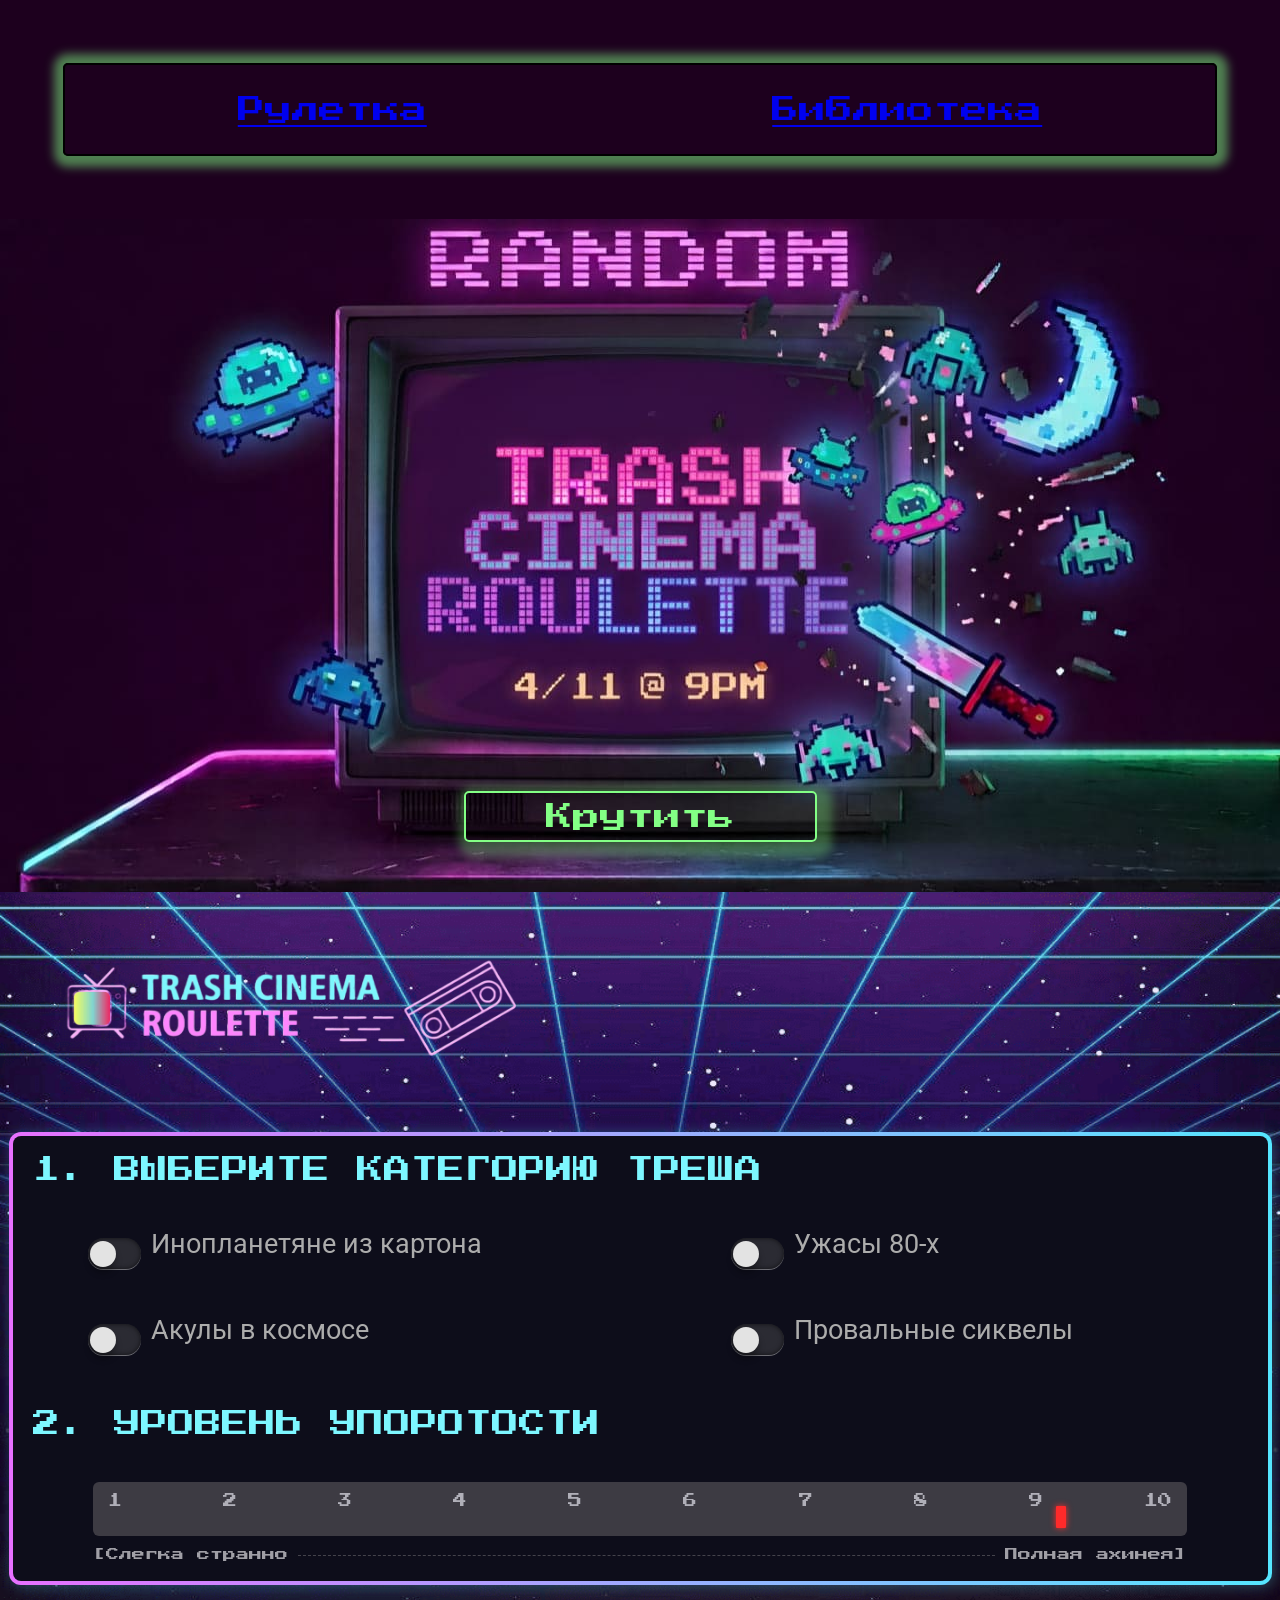
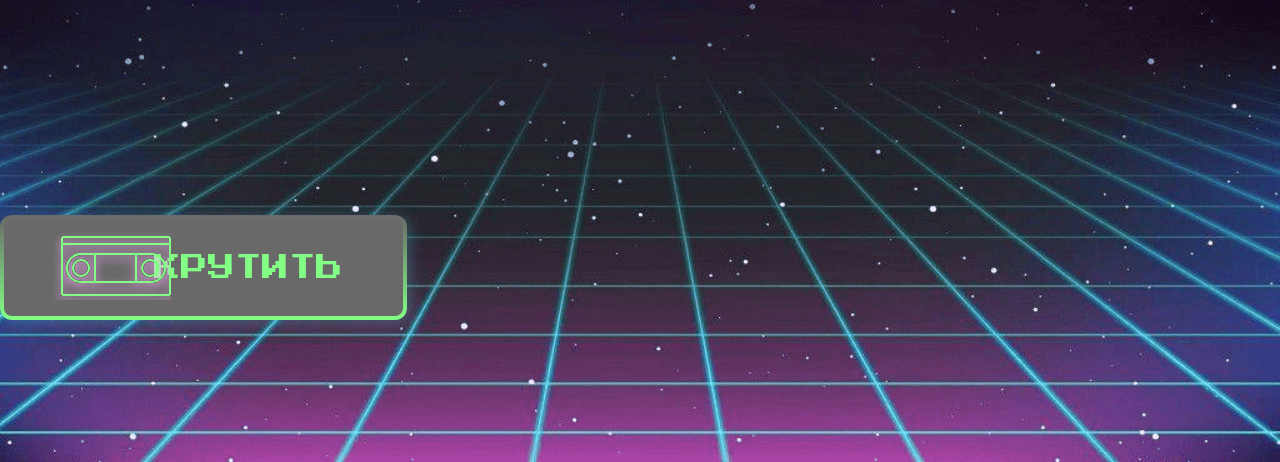
==== commit 21ed9510: "123" ====
--- a/index.html
+++ b/index.html
@@ -21,22 +21,21 @@
   <body>
     <section class="navigation_container">
       <nav class="navigation">
-        <button onclick="index.html" class="btn">Рулетка</button>
-        <button onclick="library.html" class="btn">Библиотека</button>
+        <button class="btn">
+          <a href="index.html">Рулетка</a>
+        </button>
+        <button class="btn">
+          <a href="library.html">Библиотека</a>
+        </button>
       </nav>
     </section>
     <section class="header">
       <section class="Ludka">
         <button class="btn_Ludka">Крутить</button>
       </section>
-<<<<<<< HEAD
-         
-  <section class="background">
-=======
     </section>
 
     <section class="background">
->>>>>>> 611097ad968447345f015dc34b74b48d733c543a
       <section class="logo">
         <img src="PngFiles/Logo.png" alt="" />
       </section>
@@ -102,15 +101,9 @@
           </section>
         </section>
       </section>
-      <div class="btn-position open-modal">
-        <button type="button" class="btn-roulete btn">КРУТИТЬ</button>
+      <div class="btn-position">
+        <button class="btn btn-roulete">КРУТИТЬ</button>
       </div>
-<<<<<<< HEAD
-    </div>
-  </section>
-  <script src="./logics.js"></script>
-=======
     </section>
->>>>>>> 611097ad968447345f015dc34b74b48d733c543a
   </body>
 </html>
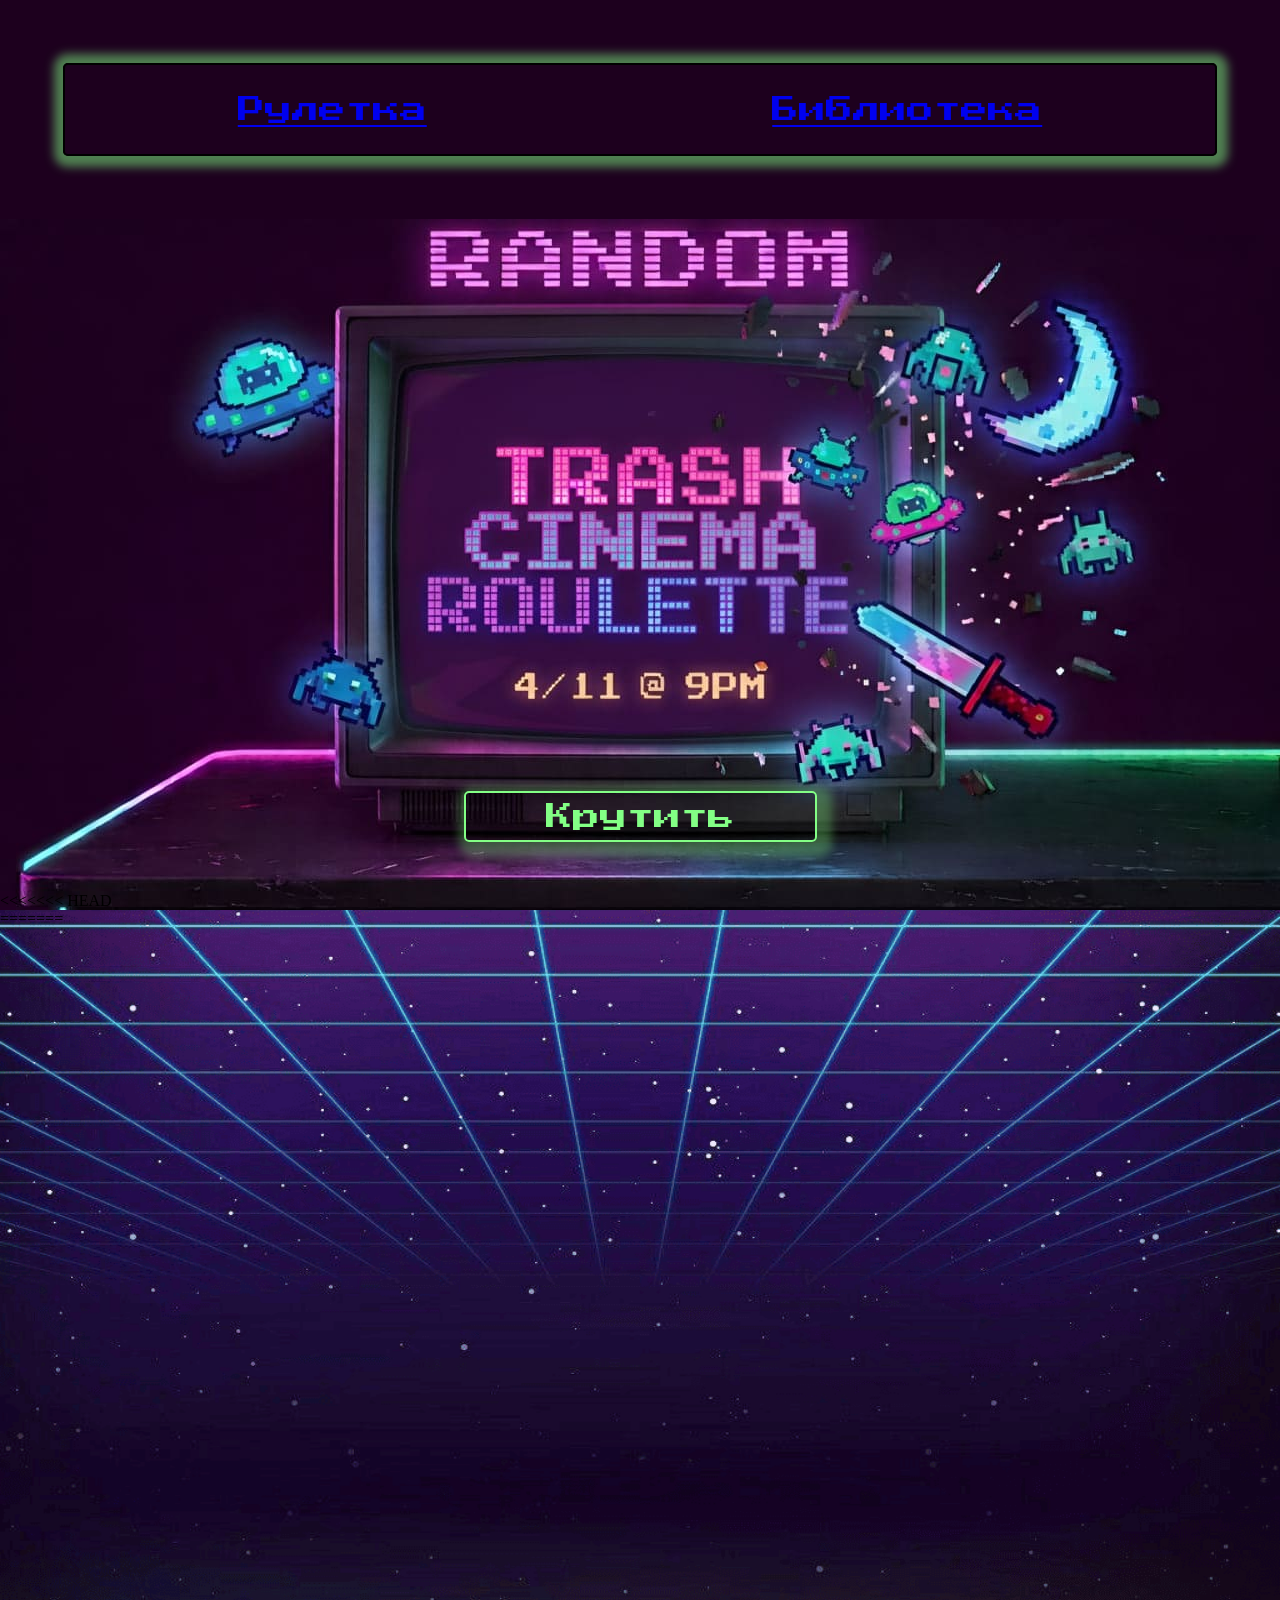
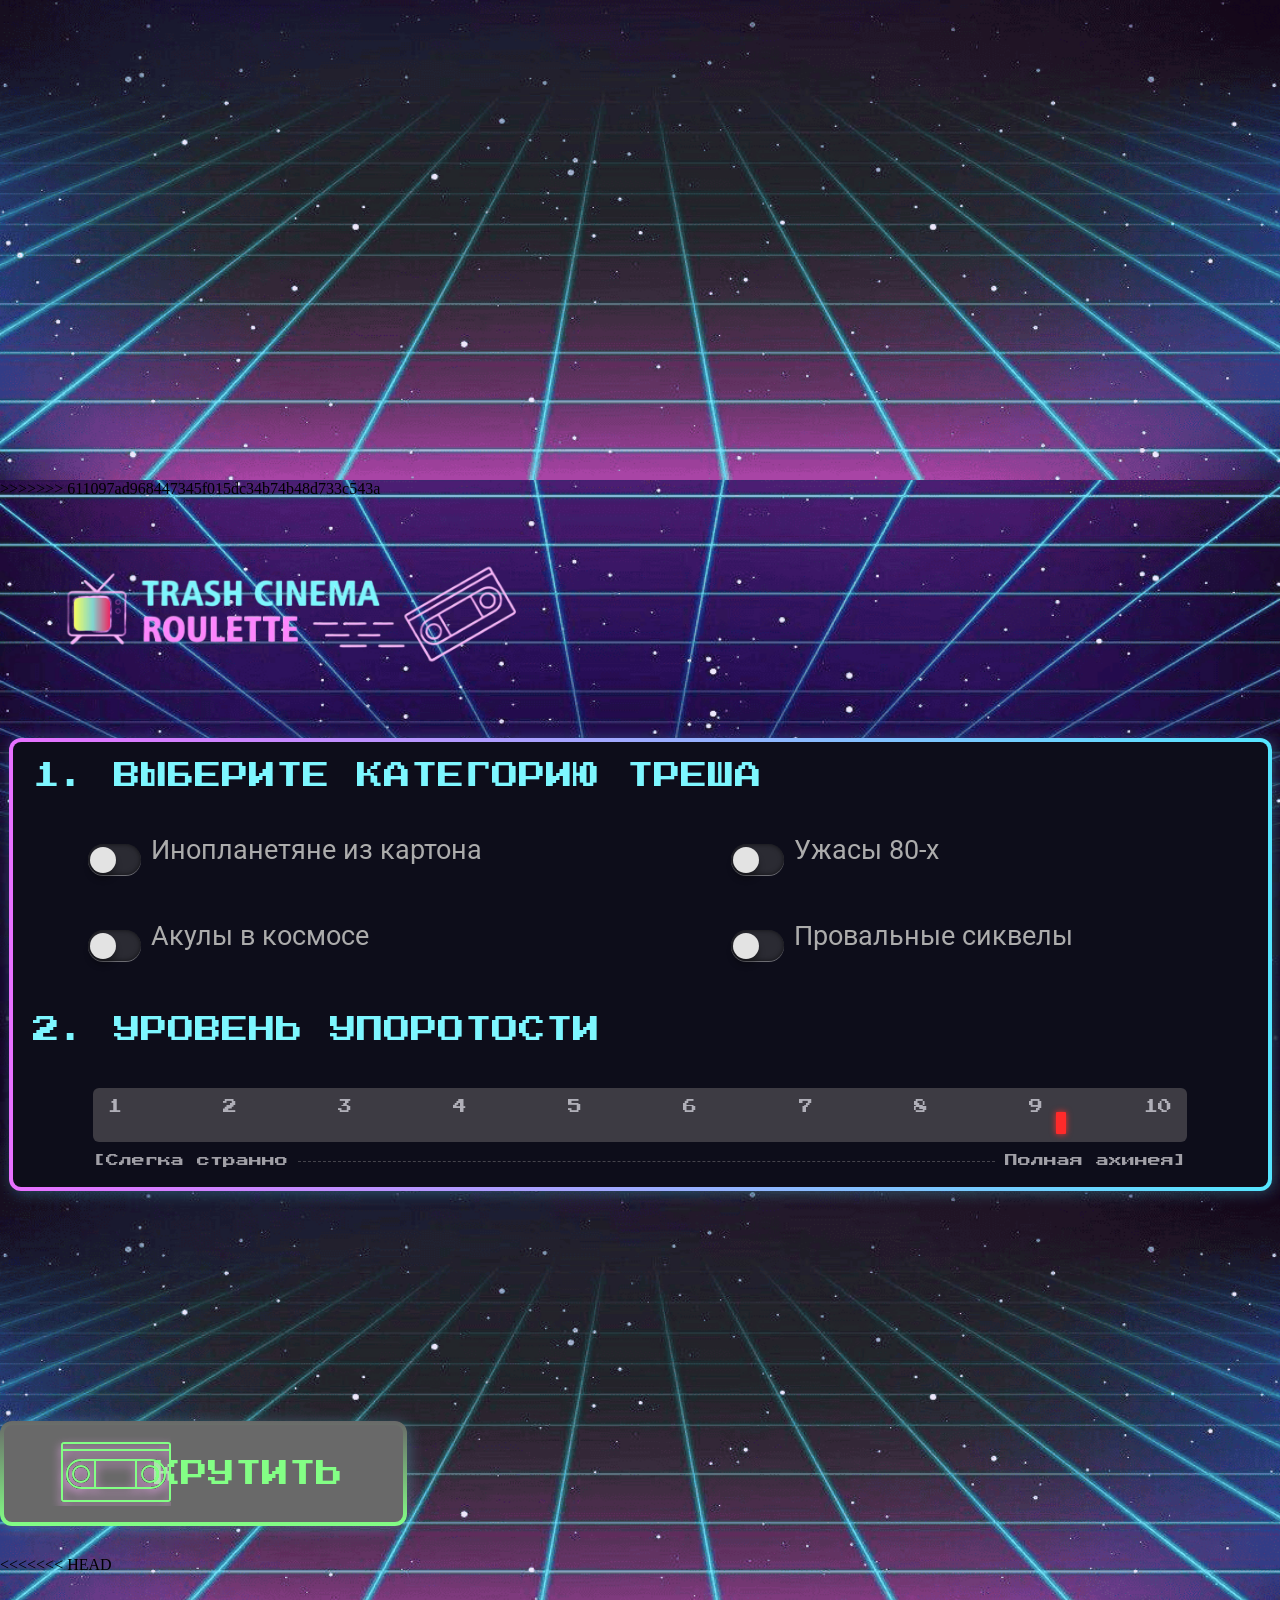
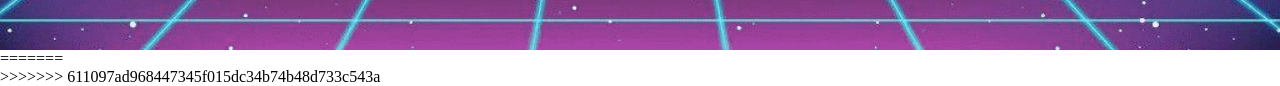
==== commit 05c6cb9d: "Merge branch 'main' of https://github.com/PaladinArthas/TRASHFILMS" ====
--- a/index.html
+++ b/index.html
@@ -33,9 +33,14 @@
       <section class="Ludka">
         <button class="btn_Ludka">Крутить</button>
       </section>
+<<<<<<< HEAD
+         
+  <section class="background">
+=======
     </section>
 
     <section class="background">
+>>>>>>> 611097ad968447345f015dc34b74b48d733c543a
       <section class="logo">
         <img src="PngFiles/Logo.png" alt="" />
       </section>
@@ -101,9 +106,15 @@
           </section>
         </section>
       </section>
-      <div class="btn-position">
-        <button class="btn btn-roulete">КРУТИТЬ</button>
+      <div class="btn-position open-modal">
+        <button type="button" class="btn-roulete btn">КРУТИТЬ</button>
       </div>
+<<<<<<< HEAD
+    </div>
+  </section>
+  <script src="./logics.js"></script>
+=======
     </section>
+>>>>>>> 611097ad968447345f015dc34b74b48d733c543a
   </body>
 </html>
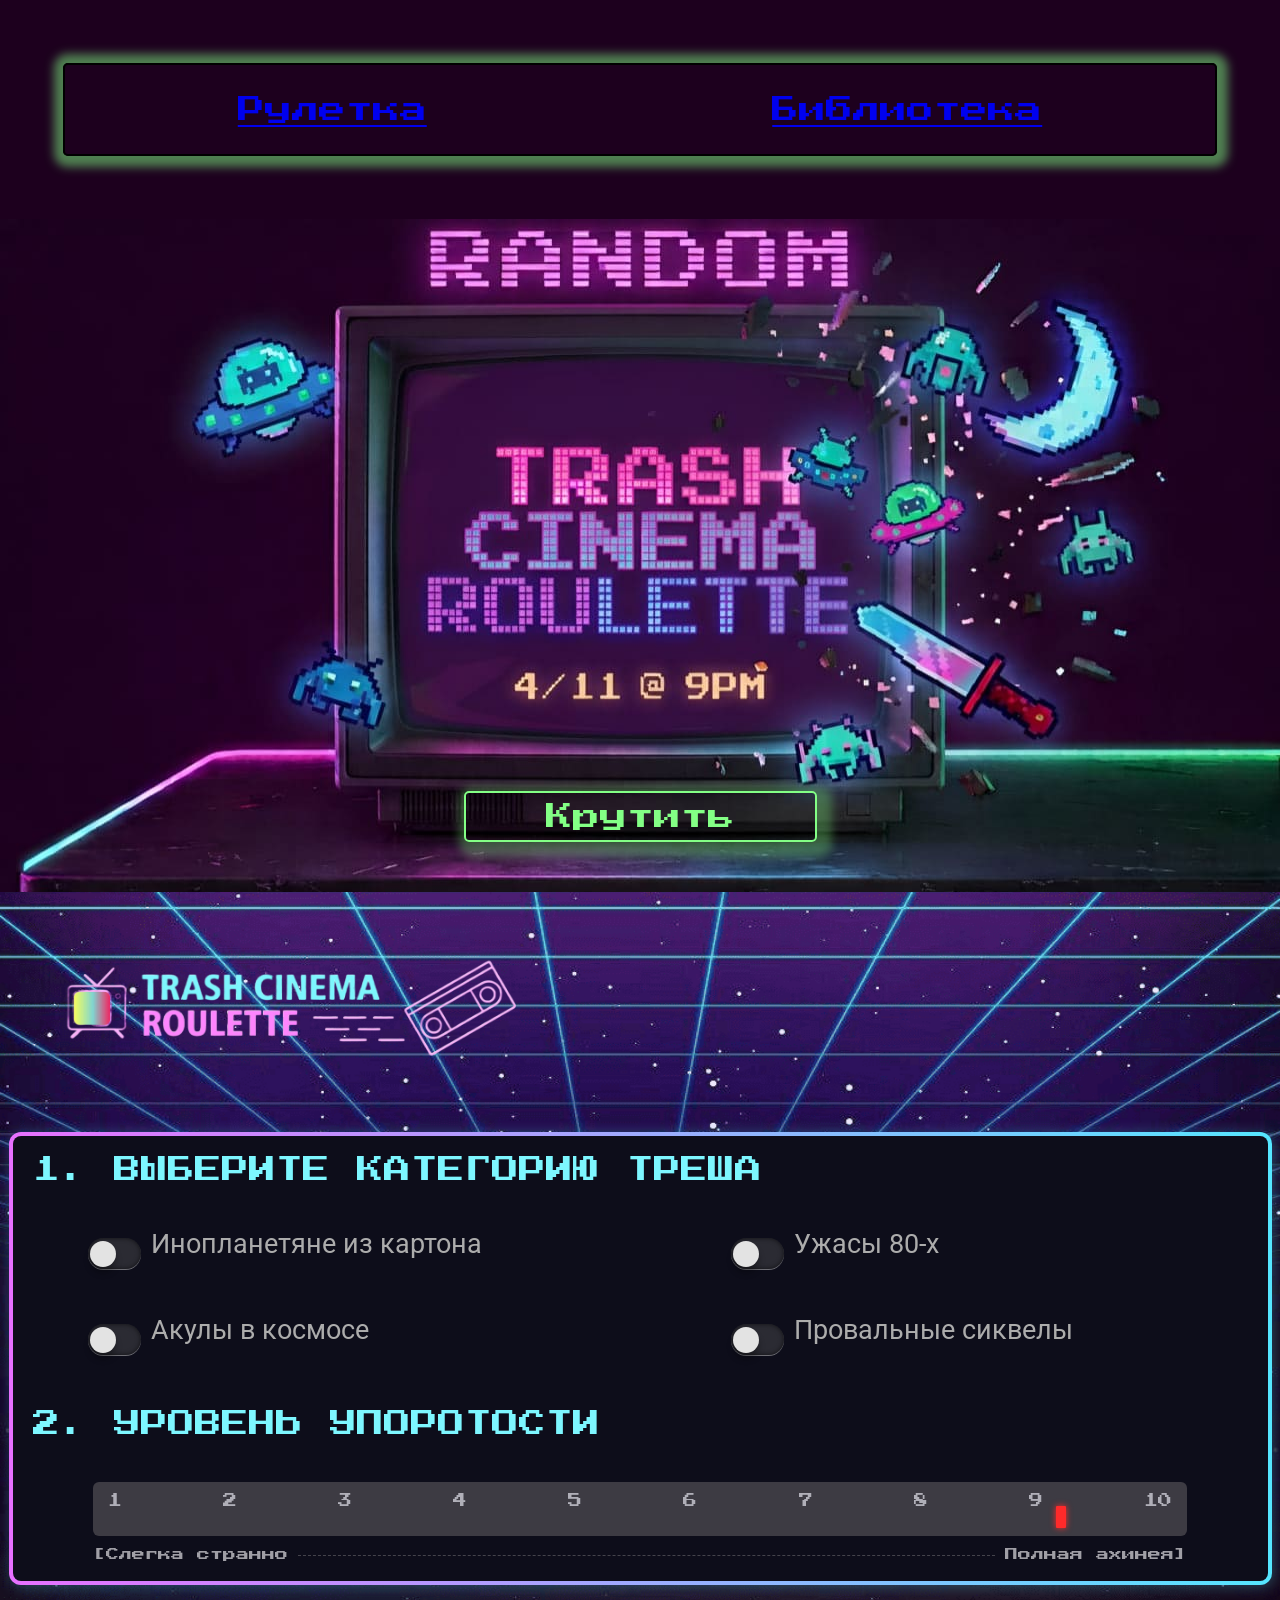
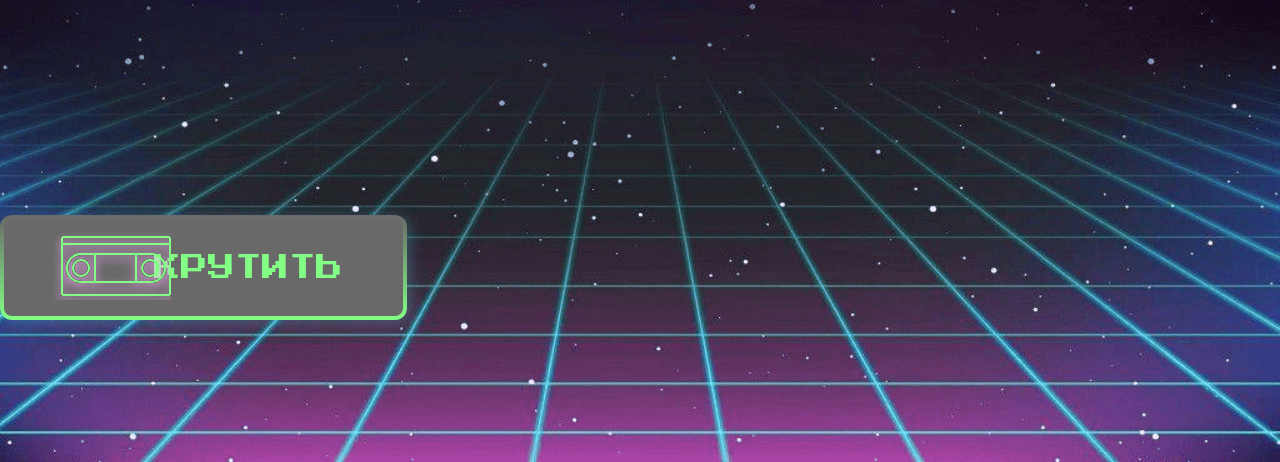
==== commit 89598bb2: "123" ====
--- a/index.html
+++ b/index.html
@@ -33,14 +33,10 @@
       <section class="Ludka">
         <button class="btn_Ludka">Крутить</button>
       </section>
-<<<<<<< HEAD
          
-  <section class="background">
-=======
     </section>
 
     <section class="background">
->>>>>>> 611097ad968447345f015dc34b74b48d733c543a
       <section class="logo">
         <img src="PngFiles/Logo.png" alt="" />
       </section>
@@ -109,12 +105,9 @@
       <div class="btn-position open-modal">
         <button type="button" class="btn-roulete btn">КРУТИТЬ</button>
       </div>
-<<<<<<< HEAD
     </div>
   </section>
   <script src="./logics.js"></script>
-=======
     </section>
->>>>>>> 611097ad968447345f015dc34b74b48d733c543a
   </body>
 </html>
--- a/TRASHCINEMAROULETTE.css
+++ b/TRASHCINEMAROULETTE.css
@@ -8,312 +8,316 @@
   background-size: 100% auto;
   background-repeat: repeat-y;
   background-position: top center;
-body{
+  body {
     margin: 0;
     padding: 0;
     display: flex;
     flex-direction: column;
-    
+
     scroll-behavior: smooth;
     background-color: #130724;
     background-size: 100% auto;
     background-repeat: repeat-y;
     background-position: top center;
+  }
+  .background {
+    display: block;
+    background-image: url("PngFiles/background.png");
+    width: 100vw;
+    height: 130vh;
+    background-repeat: no-repeat;
+    background-size: 100% 100%;
+  }
+  .header {
+    margin: 0;
+    padding: 0;
+    display: flex;
+    flex-direction: column;
+
+    background-size: 100% auto;
+    background-repeat: no-repeat;
+    background-position: top center;
+    background-image: url("PngFiles/headericon.jpg");
+  }
+  .header img {
+    display: block;
+    width: 100%;
+    height: auto;
+  }
+  .navigation_container {
+    width: 100%;
+    background-color: #1d001e;
+  }
+  .navigation {
+    display: flex;
+    border: 2px solid black;
+    border-radius: 5px;
+    box-shadow: 1px 1px 10px 10px rgba(131, 255, 133, 0.5);
+    margin: 7vh;
+    justify-content: space-around;
+  }
+  .Ludka {
+    display: flex;
+    justify-content: center;
+    margin-top: 43.5%;
+  }
+  .btn_Ludka {
+    font-size: 3vh;
+    color: #83ff85;
+    border: 2px solid black;
+    border-radius: 5px;
+    box-shadow: 5px 5px 10px 10px rgba(131, 255, 133, 0.3);
+    border-color: #83ff85;
+    font-family: "Press Start 2P", system-ui;
+    font-style: normal;
+    padding: 10px 80px;
+    display: flex;
+    justify-content: center;
+    align-items: center;
+    margin-top: 15px;
+    margin-bottom: 50px;
+    cursor: pointer;
+    background-color: transparent;
+  }
+  @keyframes blink-animation {
+    50% {
+      opacity: 0.3;
+      background-color: rgba(255, 255, 0, 0);
+    }
+  }
+  .btn {
+    font-size: 3vh;
+    color: #83ff85;
+    border: none;
+    font-family: "Press Start 2P", system-ui;
+    font-style: normal;
+    display: flex;
+    justify-content: center;
+    align-items: center;
+    margin-top: 30px;
+    margin-bottom: 30px;
+    cursor: pointer;
+    background-color: transparent;
+  }
+
+  .btn:active {
+    animation: blink-animation 0.3s infinite;
+  }
+  .btn_Ludka:active {
+    animation: blink-animation 0.3s infinite;
+  }
+  .logo {
+    height: auto;
+    width: 90vw;
+    display: block;
+    margin: 5%;
+  }
+  .logo img {
+    display: block;
+    width: 40%;
+    height: auto;
+  }
+  .parentSection {
+    display: flex;
+    justify-content: center;
+  }
+  .category_of_trash {
+    width: 135vh;
+    height: 45vh;
+    padding: 20px;
+    color: rgba(125, 246, 255);
+    font-family: "Press Start 2P", system-ui;
+    font-size: 3vh;
+    border-color: #bf50ff;
+    padding: 20px;
+    padding: 20px;
+    border-radius: 12px;
+    background: #0d0d1a;
+    border: 4px solid transparent;
+    background-image:
+      linear-gradient(#0d0d1a, #0d0d1a),
+      linear-gradient(90deg, #e770ff, #55e6ff);
+    background-origin: border-box;
+    background-clip: padding-box, border-box;
+    box-shadow: 2px 2px 15px rgba(85, 230, 255, 0.3);
+  }
+  .category_of_trashBlock {
+    display: flex;
+    width: 130vh;
+    flex-direction: row;
+    flex-wrap: wrap;
+    justify-content: space-between;
+    row-gap: 35px;
+    font-size: 3vh;
+    margin-top: 5vh;
+    margin-left: 5vh;
+  }
+  .btn1 {
+    width: 10px;
+  }
+  .text {
+    display: flex;
+    width: 45%;
+    font-family: "Roboto", sans-serif;
+    color: #acacac;
+  }
+  .leveloftrash {
+    margin-top: 5vh;
+  }
+
+  .slidecontainer {
+    margin-top: 5vh;
+    width: 90%;
+    margin-left: auto;
+    margin-right: auto;
+  }
+
+  .slider-title {
+    color: #00ffff;
+    font-size: 16px;
+    font-weight: bold;
+    margin-bottom: 10px;
+  }
+
+  .slider-box {
+    position: relative;
+    background: #3d3b43;
+    border-radius: 6px;
+    padding: 12px 15px 28px 15px;
+  }
+
+  .slider-labels {
+    display: flex;
+    justify-content: space-between;
+    color: #b0afb8;
+    font-size: 14px;
+    pointer-events: none;
+  }
+
+  .slider {
+    -webkit-appearance: none;
+    appearance: none;
+    width: 100%;
+    background: transparent;
+    outline: none;
+    position: absolute;
+    left: 0;
+    bottom: 8px;
+    padding: 0 15px;
+    box-sizing: border-box;
+    margin: 0;
+  }
+
+  .slider::-webkit-slider-thumb {
+    -webkit-appearance: none;
+    appearance: none;
+    width: 10px;
+    height: 22px;
+    background: #ff2a2a;
+    border-radius: 1px;
+    cursor: pointer;
+    box-shadow: 0 0 6px #ff2a2a;
+  }
+
+  .slider-hints {
+    display: flex;
+    justify-content: space-between;
+    margin-top: 12px;
+    color: #a09fa6;
+    font-size: 13px;
+  }
+
+  .line-separator {
+    flex-grow: 1;
+    border-bottom: 1px dashed #44434b;
+    margin: 0 10px;
+    transform: translateY(-5px);
+  }
+
+  .btn-position {
+    position: relative;
+    display: flex;
+    justify-self: center;
+    padding-top: 200px;
+  }
+
+  .btn-roulete {
+    padding: 35px 60px 35px 150px;
+
+    border-radius: 12px;
+    border: 4px solid transparent;
+    background-image:
+      linear-gradient(rgba(105, 105, 105, 1), rgba(105, 105, 105, 1)),
+      linear-gradient(to bottom, rgba(105, 105, 105, 1), rgba(131, 255, 133, 1));
+    background-origin: border-box;
+    background-clip: padding-box, border-box;
+    box-shadow: 2px 2px 15px rgba(85, 230, 255, 0.3);
+  }
+
+  .btn-roulete::before {
+    content: "";
+    position: absolute;
+    top: 67%;
+    left: 4%;
+    width: 120px;
+    height: 70px;
+    background-image: url(/PngFiles/cassette.svg);
+    background-repeat: no-repeat;
+  }
+  /* From Uiverse.io by WhiteNervosa */
+  .slider1 {
+    background-color: #ffffff2b;
+    border-radius: 100px;
+    padding: 1px;
+    margin: 10px;
+    cursor: pointer;
+    transition: box-shadow 0.2s cubic-bezier(0.4, 0, 0.2, 1) 0s;
+    align-items: center;
+    position: relative;
+    display: block;
+    width: 51px;
+    height: 29px;
+    box-shadow:
+      rgba(0, 0, 0, 0.62) 0px 0px 5px inset,
+      rgba(0, 0, 0, 0.21) 0px 0px 0px 24px inset,
+      #22cc3f 0px 0px 0px 0px inset,
+      rgba(224, 224, 224, 0.45) 0px 1px 0px 0px;
+  }
+
+  .slider1::after {
+    content: "";
+    display: flex;
+    top: 2.3px;
+    left: 2px;
+    width: 26px;
+    height: 26px;
+    background-color: #e3e3e3;
+    border-radius: 15px;
+    position: absolute;
+    box-shadow:
+      transparent 0px 0px 0px 2px,
+      rgba(0, 0, 0, 0.3) 0px 6px 6px;
+    transition:
+      left 300ms cubic-bezier(0.4, 0, 0.2, 1) 0s,
+      background-color 300ms cubic-bezier(0.4, 0, 0.2, 1) 0s;
+    will-change: left, background-color;
+  }
+
+  .switch input[type="checkbox"]:checked + .slider1 {
+    box-shadow:
+      rgba(0, 0, 0, 0.62) 0px 0px 5px inset,
+      #22cc3f 0px 0px 0px 2px inset,
+      #22cc3f 0px 0px 0px 24px inset,
+      rgba(224, 224, 224, 0.45) 0px 1px 0px 0px;
+  }
+
+  .switch input[type="checkbox"]:checked + .slider1::after {
+    left: 24px;
+  }
+
+  .switch input[type="checkbox"] {
+    display: none;
+  }
 }
-.background {
-  display: block;
-  background-image: url("PngFiles/background.png");
-  width: 100vw;
-  height: 130vh;
-  background-repeat: no-repeat;
-  background-size: 100% 100%;
+a {
 }
-.header {
-  margin: 0;
-  padding: 0;
-  display: flex;
-  flex-direction: column;
-
-  background-size: 100% auto;
-  background-repeat: no-repeat;
-  background-position: top center;
-  background-image: url("PngFiles/headericon.jpg");
-}
-.header img {
-  display: block;
-  width: 100%;
-  height: auto;
-}
-.navigation_container {
-  width: 100%;
-  background-color: #1d001e;
-}
-.navigation {
-  display: flex;
-  border: 2px solid black;
-  border-radius: 5px;
-  box-shadow: 1px 1px 10px 10px rgba(131, 255, 133, 0.5);
-  margin: 7vh;
-  justify-content: space-around;
-}
-.Ludka {
-  display: flex;
-  justify-content: center;
-  margin-top: 43.5%;
-}
-.btn_Ludka {
-  font-size: 3vh;
-  color: #83ff85;
-  border: 2px solid black;
-  border-radius: 5px;
-  box-shadow: 5px 5px 10px 10px rgba(131, 255, 133, 0.3);
-  border-color: #83ff85;
-  font-family: "Press Start 2P", system-ui;
-  font-style: normal;
-  padding: 10px 80px;
-  display: flex;
-  justify-content: center;
-  align-items: center;
-  margin-top: 15px;
-  margin-bottom: 50px;
-  cursor: pointer;
-  background-color: transparent;
-}
-@keyframes blink-animation {
-  50% {
-    opacity: 0.3;
-    background-color: rgba(255, 255, 0, 0);
-  }
-}
-.btn {
-  font-size: 3vh;
-  color: #83ff85;
-  border: none;
-  font-family: "Press Start 2P", system-ui;
-  font-style: normal;
-  display: flex;
-  justify-content: center;
-  align-items: center;
-  margin-top: 30px;
-  margin-bottom: 30px;
-  cursor: pointer;
-  background-color: transparent;
-}
-
-.btn:active {
-  animation: blink-animation 0.3s infinite;
-}
-.btn_Ludka:active {
-  animation: blink-animation 0.3s infinite;
-}
-.logo {
-  height: auto;
-  width: 90vw;
-  display: block;
-  margin: 5%;
-}
-.logo img {
-  display: block;
-  width: 40%;
-  height: auto;
-}
-.parentSection {
-  display: flex;
-  justify-content: center;
-}
-.category_of_trash {
-  width: 135vh;
-  height: 45vh;
-  padding: 20px;
-  color: rgba(125, 246, 255);
-  font-family: "Press Start 2P", system-ui;
-  font-size: 3vh;
-  border-color: #bf50ff;
-  padding: 20px;
-  padding: 20px;
-  border-radius: 12px;
-  background: #0d0d1a;
-  border: 4px solid transparent;
-  background-image:
-    linear-gradient(#0d0d1a, #0d0d1a), linear-gradient(90deg, #e770ff, #55e6ff);
-  background-origin: border-box;
-  background-clip: padding-box, border-box;
-  box-shadow: 2px 2px 15px rgba(85, 230, 255, 0.3);
-}
-.category_of_trashBlock {
-  display: flex;
-  width: 130vh;
-  flex-direction: row;
-  flex-wrap: wrap;
-  justify-content: space-between;
-  row-gap: 35px;
-  font-size: 3vh;
-  margin-top: 5vh;
-  margin-left: 5vh;
-}
-.btn1 {
-  width: 10px;
-}
-.text {
-  display: flex;
-  width: 45%;
-  font-family: "Roboto", sans-serif;
-  color: #acacac;
-}
-.leveloftrash {
-  margin-top: 5vh;
-}
-
-.slidecontainer {
-  margin-top: 5vh;
-  width: 90%;
-  margin-left: auto;
-  margin-right: auto;
-}
-
-.slider-title {
-  color: #00ffff;
-  font-size: 16px;
-  font-weight: bold;
-  margin-bottom: 10px;
-}
-
-.slider-box {
-  position: relative;
-  background: #3d3b43;
-  border-radius: 6px;
-  padding: 12px 15px 28px 15px;
-}
-
-.slider-labels {
-  display: flex;
-  justify-content: space-between;
-  color: #b0afb8;
-  font-size: 14px;
-  pointer-events: none;
-}
-
-.slider {
-  -webkit-appearance: none;
-  appearance: none;
-  width: 100%;
-  background: transparent;
-  outline: none;
-  position: absolute;
-  left: 0;
-  bottom: 8px;
-  padding: 0 15px;
-  box-sizing: border-box;
-  margin: 0;
-}
-
-.slider::-webkit-slider-thumb {
-  -webkit-appearance: none;
-  appearance: none;
-  width: 10px;
-  height: 22px;
-  background: #ff2a2a;
-  border-radius: 1px;
-  cursor: pointer;
-  box-shadow: 0 0 6px #ff2a2a;
-}
-
-.slider-hints {
-  display: flex;
-  justify-content: space-between;
-  margin-top: 12px;
-  color: #a09fa6;
-  font-size: 13px;
-}
-
-.line-separator {
-  flex-grow: 1;
-  border-bottom: 1px dashed #44434b;
-  margin: 0 10px;
-  transform: translateY(-5px);
-}
-
-.btn-position {
-  position: relative;
-  display: flex;
-  justify-self: center;
-  padding-top: 200px;
-}
-
-.btn-roulete {
-  padding: 35px 60px 35px 150px;
-
-  border-radius: 12px;
-  border: 4px solid transparent;
-  background-image:
-    linear-gradient(rgba(105, 105, 105, 1), rgba(105, 105, 105, 1)),
-    linear-gradient(to bottom, rgba(105, 105, 105, 1), rgba(131, 255, 133, 1));
-  background-origin: border-box;
-  background-clip: padding-box, border-box;
-  box-shadow: 2px 2px 15px rgba(85, 230, 255, 0.3);
-}
-
-.btn-roulete::before {
-  content: "";
-  position: absolute;
-  top: 67%;
-  left: 4%;
-  width: 120px;
-  height: 70px;
-  background-image: url(/PngFiles/cassette.svg);
-  background-repeat: no-repeat;
-}
-/* From Uiverse.io by WhiteNervosa */
-.slider1 {
-  background-color: #ffffff2b;
-  border-radius: 100px;
-  padding: 1px;
-  margin: 10px;
-  cursor: pointer;
-  transition: box-shadow 0.2s cubic-bezier(0.4, 0, 0.2, 1) 0s;
-  align-items: center;
-  position: relative;
-  display: block;
-  width: 51px;
-  height: 29px;
-  box-shadow:
-    rgba(0, 0, 0, 0.62) 0px 0px 5px inset,
-    rgba(0, 0, 0, 0.21) 0px 0px 0px 24px inset,
-    #22cc3f 0px 0px 0px 0px inset,
-    rgba(224, 224, 224, 0.45) 0px 1px 0px 0px;
-}
-
-.slider1::after {
-  content: "";
-  display: flex;
-  top: 2.3px;
-  left: 2px;
-  width: 26px;
-  height: 26px;
-  background-color: #e3e3e3;
-  border-radius: 15px;
-  position: absolute;
-  box-shadow:
-    transparent 0px 0px 0px 2px,
-    rgba(0, 0, 0, 0.3) 0px 6px 6px;
-  transition:
-    left 300ms cubic-bezier(0.4, 0, 0.2, 1) 0s,
-    background-color 300ms cubic-bezier(0.4, 0, 0.2, 1) 0s;
-  will-change: left, background-color;
-}
-
-.switch input[type="checkbox"]:checked + .slider1 {
-  box-shadow:
-    rgba(0, 0, 0, 0.62) 0px 0px 5px inset,
-    #22cc3f 0px 0px 0px 2px inset,
-    #22cc3f 0px 0px 0px 24px inset,
-    rgba(224, 224, 224, 0.45) 0px 1px 0px 0px;
-}
-
-.switch input[type="checkbox"]:checked + .slider1::after {
-  left: 24px;
-}
-
-.switch input[type="checkbox"] {
-  display: none;
-}}
